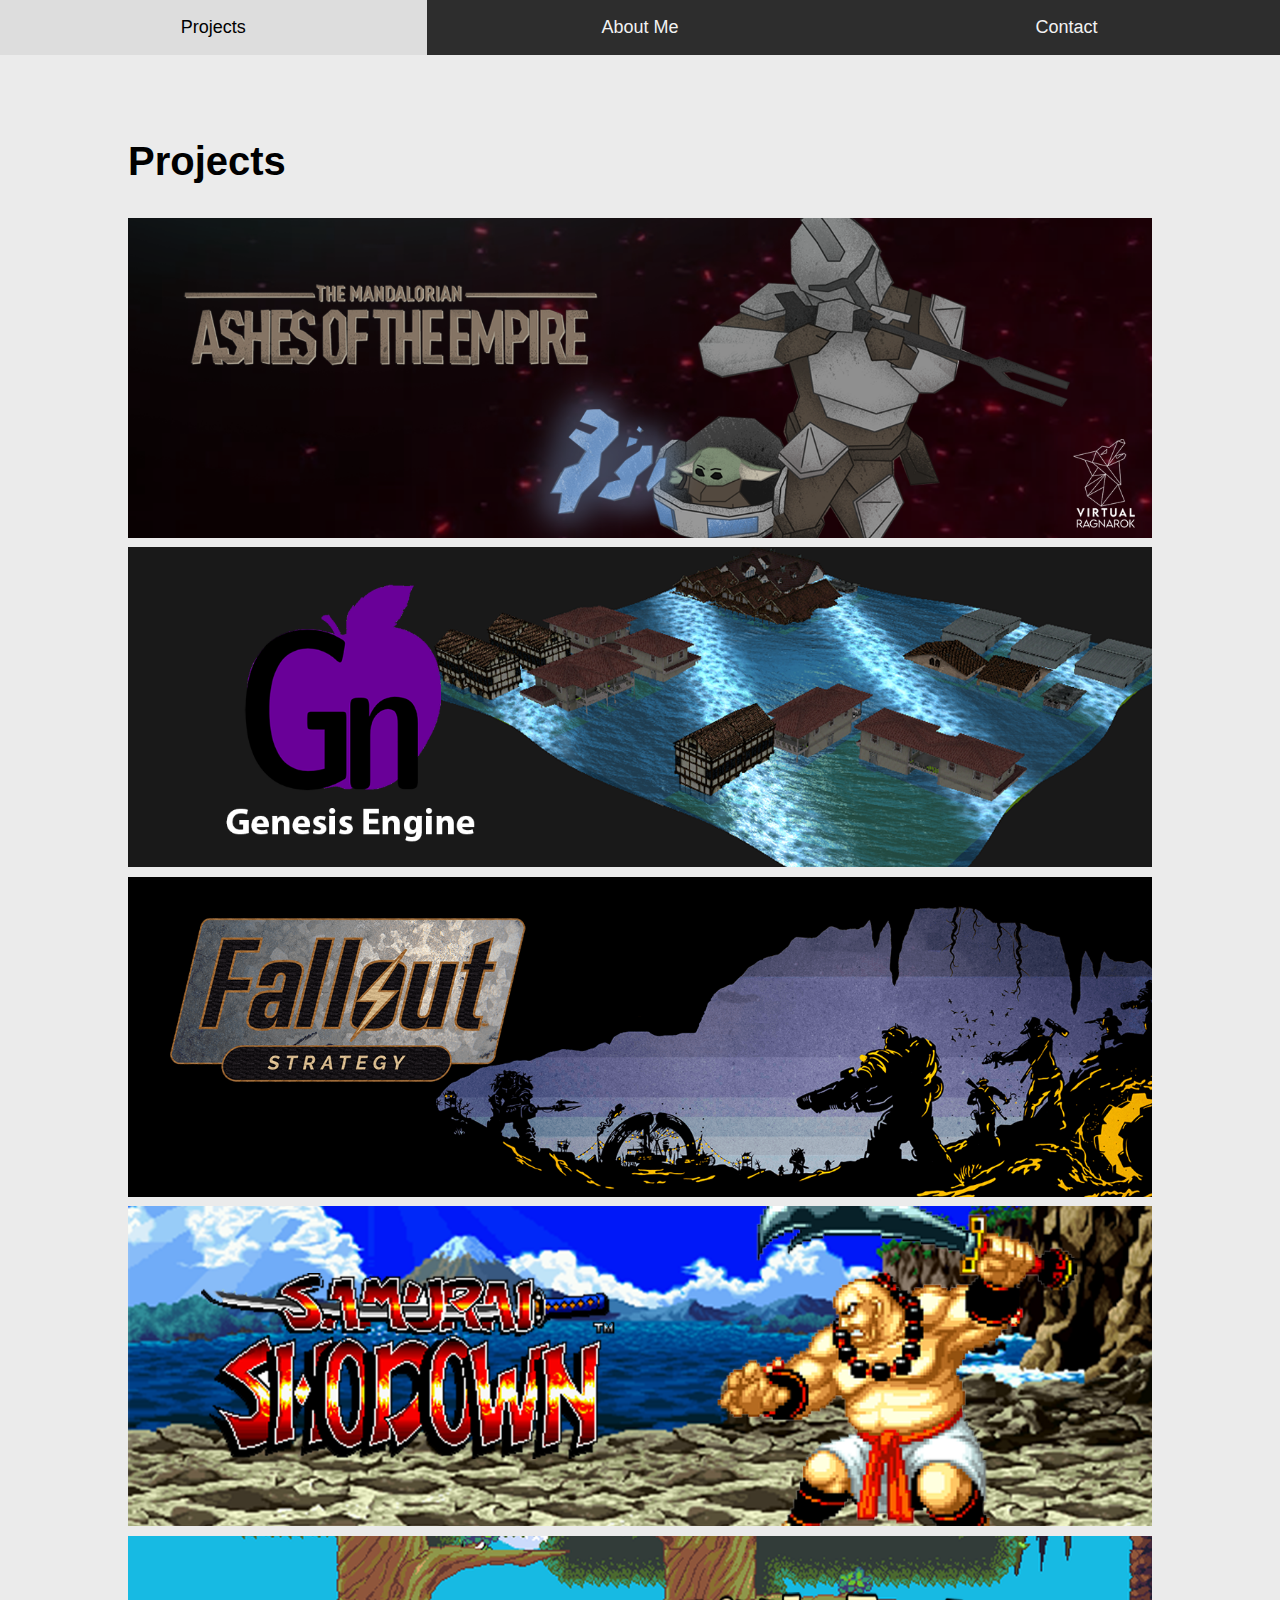
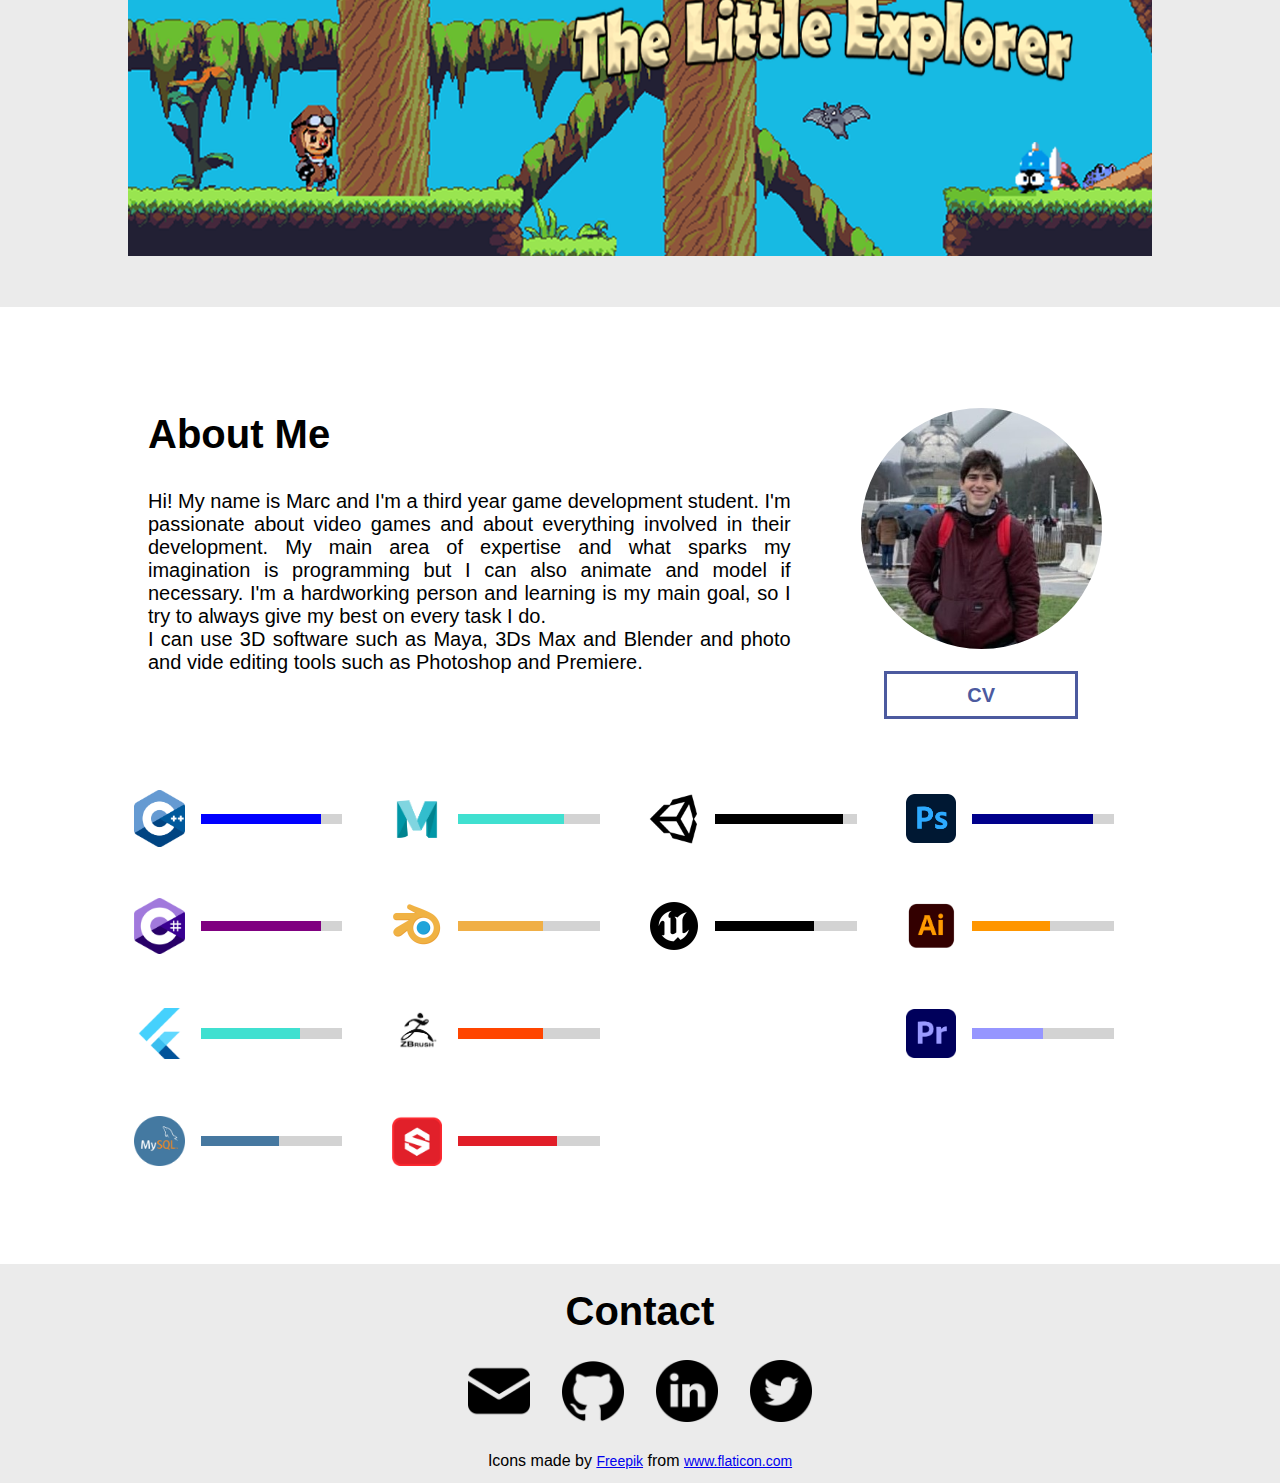
==== index.html @ b5e54a20 "New skills added and updated cv" ====
<!DOCTYPE html>
<html lang="en">

<head>
    <meta charset="UTF-8" />
    <meta name="description" content="Personal Portfolio" />
    <meta name="keywords" conent="Game,Developer,Portfolio,Programmer" />
    <meta name="author" content="Marc Pagès Francesch" />
    <meta name="viewport" content="width=device-width, initial-scale=1.0" />
    <title>Marc Pagès Francesch | Game Developer</title>
    <link rel="stylesheet" href="style.css" />
    <link rel="stylesheet" href="interactive.css" />
    <link rel="stylesheet" href="text.css" />
    <link rel="stylesheet" href="fonts.css" />
    <link href='https://fonts.googleapis.com/css?family=Carter One' rel='stylesheet'>
</head>

<body>
    <!--Navbar-->
    <div id="navbar" style="z-index: 10;">
        <a href="#Projects">Projects</a>
        <a href="#AboutMe">About Me</a>
        <a href="#Contact">Contact</a>
    </div>

    <!-- Projects -->
    <div id="Projects" class="row" style="background-color: #EBEBEB;">
        <div class="section">
            <h2 style="color: black; text-align: left;">Projects</h2>
            <div class="projects-grid-container">
                <div class="project"
                    onClick="openUrlInNewTab('https://citm-vgdd-2018-2022.github.io/TM-Ashes_of_the_Empire/team/marc_pages.html');">
                    <img src="photos/mandalorian.png" alt="Mandalorian: Ashes of the Empire">
                    <div class="projects-overlay">
                        <div class="project-name"> The Mandalorian: Ashes of the Empire </div>>
                        <div class="project-tags">
                            <button style="background-color: blue;">C++</button>
                            <button style="background-color: seagreen;">Own Engine</button>
                            <button style="background-color: purple;">C#</button>
                        </div>
                    </div>
                </div>

                <div class="project" onClick="openUrlInNewTab('https://marcpages2020.github.io/GenesisEngine/');">
                    <img src="photos/genesis_engine.png" alt="Genesis Engine">
                    <div class="projects-overlay">
                        <div class="project-name"> Genesis Engine </div>>
                        <div class="project-tags">
                            <button style="background-color: blue;">C++</button>
                            <button style="background-color: orangered;">C</button>
                            <button style="background-color: green;">OpenGL</button>
                            <button style="background-color: seagreen;">SDL</button>
                        </div>
                    </div>
                </div>

                <div class="project"
                    onClick="openUrlInNewTab('https://kalima-entertainment.github.io/Fallout_Strategy/team/marc_pages.html');">
                    <img src="photos/fallout_strategy.png" alt="Fallout Strategy">
                    <div class="projects-overlay">
                        <div class="project-name"> Fallout Strategy </div>>
                        <div class="project-tags">
                            <button style="background-color: blue;">C++</button>
                            <button style="background-color: orangered;">C</button>
                            <button style="background-color: seagreen;">SDL</button>
                        </div>
                    </div>
                </div>

                <div class="project" onClick="openUrlInNewTab('https://marcpages2020.github.io/Samurai-Shodown/');">
                    <img src="photos/samurai_shodown.png" alt="Samurai Shodown">
                    <div class="projects-overlay">
                        <div class="project-name"> Samurai Shodown </div>>
                        <div class="project-tags">
                            <button style="background-color: blue;">C++</button>
                            <button style="background-color: orangered;">C</button>
                            <button style="background-color: seagreen;">SDL</button>
                        </div>
                    </div>
                </div>

                <div class="project"
                    onClick="openUrlInNewTab('https://windfog-studios.github.io/The-Little-Explorer/');">
                    <img src="photos/the_little_explorer.png" alt="The Little Explorer">
                    <div class="projects-overlay">
                        <div class="project-name"> The Little Explorer </div>>
                        <div class="project-tags">
                            <button style="background-color: blue;">C++</button>
                            <button style="background-color: orangered;">C</button>
                            <button style="background-color: seagreen;">SDL</button>
                        </div>
                    </div>
                </div>

            </div>
        </div>

        <!--About Me-->
        <div id="AboutMe" style="background-color: white">
            <div class="section">
                <div class="row" style="padding-bottom: 2.5%;">
                    <div class="col-8">
                        <h2 style="color: black; text-align: left;">About Me</h2>
                        <p>
                            Hi! My name is Marc and I'm a third year game development student. I'm passionate about
                            video
                            games
                            and about everything involved in their development. My main area of expertise and what
                            sparks my
                            imagination is programming but I can also animate and
                            model if necessary. I'm a hardworking person and learning is my main goal, so I try to
                            always
                            give
                            my best on every task I do.
                            <br> I can use 3D software such as Maya, 3Ds Max and Blender and photo and vide editing
                            tools
                            such
                            as Photoshop and Premiere.
                            <br>
                        </p>

                    </div>

                    <div class="col-4 col-s-6">
                        <div class="row" style="padding: 10%;">
                            <img src="photos/personal_picture.jpeg" alt="Personal Picture" style="border-radius: 100%;">
                        </div>
                        <div class="row">
                            <div style="text-align: center;">
                                <a href="documents/marc_pages_francesch_cv.pdf" class="cv-button"
                                    style="width: 10%; text-align: center;"><b>CV</b></a>
                            </div>
                        </div>
                    </div>
                </div>

                <div class="skills-grid-container">

                    <!-- First Row -->
                    <div class="nested-skills-grid">
                        <img src="icons/c++_icon.png" alt="C++ skill level">
                        <div class="skills-bar">
                            <div style="background-color: blue; width: 85%;"></div>
                        </div>
                    </div>

                    <div class="nested-skills-grid">
                        <img src="icons/maya_icon.png" alt="Maya skill level">
                        <div class="skills-bar">
                            <div style="background-color: turquoise; width: 75%;"></div>
                        </div>
                    </div>

                    <div class="nested-skills-grid">
                        <img src="icons/unity_icon.png" alt="Unity skill level">
                        <div class="skills-bar">
                            <div style="background-color: black; width: 90%;"></div>
                        </div>
                    </div>

                    <div class="nested-skills-grid">
                        <img src="icons/photoshop_icon.png" alt="Photoshop skill level">
                        <div class="skills-bar">
                            <div style="background-color: darkblue; width: 85%;"></div>
                        </div>
                    </div>


                    <!-- Second Row -->

                    <div class="nested-skills-grid">
                        <img src="icons/cs_icon.png" alt="CS skill level">
                        <div class="skills-bar">
                            <div style="background-color: purple; width: 85%;"></div>
                        </div>
                    </div>


                    <div class="nested-skills-grid">
                        <img src="icons/blender_icon.png" alt="Blender skill level">
                        <div class="skills-bar">
                            <div style="background-color: rgb(240, 175, 70); width: 60%;"></div>
                        </div>
                    </div>

                    <div class="nested-skills-grid">
                        <img src="icons/unreal.png" alt="Unreal Engine skill level">
                        <div class="skills-bar">
                            <div style="background-color: black; width: 70%;"></div>
                        </div>
                    </div>

                    <div class="nested-skills-grid">
                        <img src="icons/illustrator_logo.png" alt="Illustrator skill level">
                        <div class="skills-bar">
                            <div style="background-color: rgb(255, 150, 0); width: 55%;"></div>
                        </div>
                    </div>

                    <!-- Third Row -->
                    <div class="nested-skills-grid">
                        <img src="icons/flutter_icon.png" alt="Flutter skill level">
                        <div class="skills-bar">
                            <div style="background-color: turquoise; width: 70%;"></div>
                        </div>
                    </div>

                    <div class="nested-skills-grid">
                        <img src="icons/zbrush_icon.png" alt="zbrush_icon skill level">
                        <div class="skills-bar">
                            <div style="background-color: orangered; width: 60%;"></div>
                        </div>
                    </div>

                    <div></div>

                    <div class="nested-skills-grid">
                        <img src="icons/premiere_icon.png" alt="Flutter skill level">
                        <div class="skills-bar">
                            <div style="background-color: rgb(150, 150, 255); width: 50%;"></div>
                        </div>
                    </div>

                    <!-- Fourth Row -->
                    <div class="nested-skills-grid">
                        <img src="icons/mysql_icon.png" alt="SQL skill level">
                        <div class="skills-bar">
                            <div style="background-color: rgb(70, 120, 160); width: 55%;"></div>
                        </div>
                    </div>

                    <div class="nested-skills-grid">
                        <img src="icons/substance_icon.png" alt="SQL skill level">
                        <div class="skills-bar">
                            <div style="background-color: rgb(225, 30, 40); width: 70%;"></div>
                        </div>
                    </div>

                </div>
            </div>
        </div>

        <!--Contact-->
        <div style="background-color: #EBEBEB;">
            <div id="Contact">
                <h2 style="padding-top: 2vw; padding-bottom: 1vw; margin: auto; color: black; text-align: center;">
                    Contact
                </h2>
                <div class="social-grid">
                    <div></div>
                    <div class="social-icon"> <a href="mailto:marcpages13@gmail.com?Subject=Hey!"><img
                                src="icons/email.png" alt="mail"></a></div>
                    <div class="social-icon"> <a href="https://github.com/marcpages2020"><img src="icons/github.png"
                                alt="github"></a></div>
                    <div class="social-icon"> <a href="https://www.linkedin.com/in/marc-pagès-francesch-7206b3186/"><img
                                src="icons/linkedin.png" alt="linkedin"></a></div>
                                <div class="social-icon"> <a href="https://twitter.com/MarcPF22?s=08"><img src="icons/twitter.png"
                                    alt="twitter"></a></div>
                    <div></div>
                </div>
            </div>

            <div style="text-align: center;; padding-top: 1vw; padding-bottom: 1vw;">Icons made by
                <a href="https://www.flaticon.com/authors/freepik" title="Freepik">Freepik</a> from <a
                    href="https://www.flaticon.com/" title="Flaticon">www.flaticon.com</a>
            </div>
        </div>

        <!--scripting-->
        <script>

            window.onscroll = function () {
                stickyNavbar()
            };
            var navbar = document.getElementById("navbar");
            var sticky = navbar.offsetTop;

            function stickyNavbar() {
                if (window.pageYOffset >= sticky) {
                    navbar.classList.add("sticky")
                } else {
                    navbar.classList.remove("sticky");
                }
            }

            function openUrlInNewTab(url) {
                window.open(url, "_blank");
            }
        </script>

</body>

</html>
---- style.css ----
* {
    box-sizing: border-box;
}

body {
    font-family: 'Gill Sans', 'Gill Sans MT', Calibri, 'Trebuchet MS', sans-serif;
    margin     : 0;
}

html {
    scroll-behavior: smooth;
    height         : 100%;
}

img {
    max-width: 100%;
}

a:visited {
    text-decoration: none;
}



/*Rows and columns*/
.row::after {
    content: "";
    clear  : both;
    display: table;
}

.debug {
    border: 1px solid red;
}

/* For mobile phones */
[class*="col-"] {
    width    : 100%;
    float    : left;
    padding  : 20px;
    /*border : 1px solid red;*/
}

/* For tablets: */
@media only screen and (max-width: 600px) {
    
    .col-s-0 {
        width: 0.0%;
    }

    .col-s-1 {
        width: 8.33%;
    }

    .col-s-2 {
        width: 16.66%;
    }

    .col-s-3 {
        width: 25%;
    }

    .col-s-4 {
        border: 1px solid blue;
        width : 33.33%;
    }

    .col-s-5 {
        width: 41.66%;
    }

    .col-s-6 {
        width: 50%;
    }

    .col-s-7 {
        width: 58.33%;
    }

    .col-s-8 {
        width: 66.66%;
    }

    .col-s-9 {
        width: 75%;
    }

    .col-s-10 {
        width: 83.33%;
    }

    .col-s-11 {
        width: 91.66%;
    }

    .col-s-12 {
        width: 100%;
    }
}

@media only screen and (min-width: 768px) {

    /* For desktop: */
    .col-1 {
        width: 8.33%;
    }

    .col-2 {
        width: 16.66%;
    }

    .col-3 {
        width: 25%;
    }

    .col-4 {
        width: 33.33%;
    }

    .col-5 {
        width: 41.66%;
    }

    .col-6 {
        width: 50%;
    }

    .col-7 {
        width: 58.33%;
    }

    .col-8 {
        width: 66.66%;
    }

    .col-9 {
        width: 75%;
    }

    .col-10 {
        width: 83.33%;
    }

    .col-11 {
        width: 91.66%;
    }

    .col-12 {
        width: 100%;
    }
}

.section {
    margin-left   : 10vw;
    margin-right  : 10vw;
    padding-top   : 4vw;
    padding-bottom: 4vw;
}

.sticky {
    position: fixed;
    top     : 0;
    width   : 100%;
}

.sticky+.content {
    padding-top: 60px;
}

/* Projects */

.projects-grid-container {
    display: grid;
    row-gap: 0.75vw;
}

.project {
    display     : grid;
    position    : relative;
    justify-self: center;
}

.project:hover>img {
    opacity   : 0.4;
    transition: .25s ease;
}

.project:hover>div {
    opacity   : 0.8;
    transition: .25s ease;
}

.projects-overlay {
    position          : absolute;
    top               : 0;
    bottom            : 0;
    left              : 0;
    right             : 0;
    height            : 100%;
    width             : 100%;
    opacity           : 0;
    transition        : .3s ease;
    background-color  : black;
    display           : grid;
    grid-template-rows: 50% auto;
    align-content     : center;
    max-width         : 100%;
    max-height        : auto;
}

.project-name {
    justify-self: center;
    align-self  : center;
    color       : white;
    font-size   : 2vw;
}

.projects-overlay:hover>.project-tags {
    opacity: 1;
}

.project-tags {
    display              : grid;
    grid-template-columns: repeat(3, 33%);
    margin-left          : 33%;
    margin-right         : 33%;
    column-gap           : 5px;
}

.project-tags > button {
    border         : none;
    text-align     : center;
    text-decoration: none;
    display        : inline-block;
    border-radius  : 10px;
    color          : white;
    margin         : 4px 2px;
    padding        : 5px 8px;
}

/* Skills */
.skills-grid-container {
    display              : grid;
    grid-template-columns: repeat(4, 1fr);
    grid-template-rows   : repeat(4, 8vw);
    gap                  : 5px;
    padding-top          : 1.5%;
    padding-bottom       : 2%;
}

.nested-skills-grid {
    display              : grid;
    grid-template-columns: 25% auto;
}

.nested-skills-grid>img {
    max-width   : 80%;
    max-height  : auto;
    justify-self: center;
    align-self  : center;
}

.skills-bar {
    align-self      : center;
    background-color: lightgrey;
    height          : 10%;
    margin-left     : 5%;
    margin-right    : 20%;
}

.skills-bar>div {
    height: 100%;
}

/* Social */
.social-grid {
    display              : grid;
    grid-template-columns: 7fr 1fr 1fr 1fr 1fr 7fr;
    gap                  : 10px;
    column-gap           : 2.5%;
    padding-top          : 1vw;
    padding-bottom       : 1vw;
}

.social-icon>a {
    justify-self: center;
    width       : 60%;
}

.social-icon>a>img {
    justify-self: center;
}
---- interactive.css ----
/* Projects effetcs */

.container {
    position: relative;
    width   : 100%;
    padding-top: 1.5%;
    padding-bottom: 1.5%;
}

.project-image {
    opacity: 1;
    display: block;
    width: 100%;
    height: auto;
    transition: .5s ease;
    backface-visibility: hidden;
}

.overlay {
    position: absolute;
    top: 0;
    bottom: 0;
    left: 0;
    right: 0;
    height: 100%;
    width: 100%;
    opacity: 0;
    transition: .5s ease;
    background-color: #161616;
}

.container:hover .project-image {
    opacity: 0.3;
}

.container:hover .overlay {
    opacity: .75;
}

/*buttons and effects*/
.cv-button {
    color              : #4C5A9F;
    background-color   : transparent;
    border-width       : 2px;
    border             : solid;
    text-align         : center;
    transition-duration: 0.4s;
    font-size          : 20px;
    /*border-radius    : 22px;*/
    padding            : 10px 80px;
    text-decoration    : none;
}

.cv-button:hover {
    background-color: #4C5A9F;
    color           : white;
}

.contact-button {
    transition-duration: 0.6s;
    width              : 60%;
    margin-left        : auto;
    margin-right       : auto;
    display            : block;
}

.contact-button:hover {
    opacity: 0.6;
}

.game-cover {
    /*margin-left: 10%;
    margin-right: 10%;*/
    margin-top   : 1.5%;
    margin-bottom: 1.5%;
}

.project-skills{
   display: grid;
}

/* -- Navbar -- */
#navbar {
    overflow        : hidden;
    background-color: #2D2D2D;
    width           : 100%;
}

#navbar a {
    float              : left;
    display            : block;
    color              : #f2f2f2;
    text-align         : center;
    padding            : 17px 16px;
    text-decoration    : none;
    font-size          : 18px;
    width              : 33.33%;
    transition-duration: 0.2s;
}

#navbar a:hover {
    background-color: #ddd;
    color           : black;
}

#navbar a.active {
    background-color: #4CAF50;
    color           : white;
}

/*-----------------------*/
---- text.css ----
h3{
    font-size: 2vw;
}

p{
    text-align  : justify;
    text-justify: inter-word;
}

a {
    font-size: 14px;;
}

/* Extra small devices (phones, 600px and down) */
@media only screen and (max-width: 600px) {
    h2 {
        font-size: 30px;
    }

    p{
        font-size: 16px;
    }
}

/* Small devices (portrait tablets and large phones, 600px and up) */
@media only screen and (min-width: 600px) {
    h2 {
        font-size: 44px;
    }

    p{
        font-size: 14px;
    }
}

/* Large devices (laptops/desktops, 992px and up) */
@media only screen and (min-width: 992px) {
    h2 {
        font-size: 40px;
    }

    p{
        font-size: 20px;
    }
}

.contribution {
    font-size          : 18px;
    color              : white;
    text-align         : center;
    list-style-position: inside;
    padding-bottom     : 2vw;
    font-weight        : bold;
}

ul {
    padding-left: 0;
}

.project-text {
    color            : white;
    font-size        : 20px;
    position         : absolute;
    top              : 50%;
    left             : 50%;
    -webkit-transform: translate(-50%, -50%);
    -ms-transform    : translate(-50%, -50%);
    transform        : translate(-50%, -50%);
    text-align       : left;
}

.left-text {
    position : absolute;
    top      : 50%;
    left     : 50%;
    transform: translate(-50%, -50%);
}
---- fonts.css ----
@font-face {
    font-family: 'Gotham';
    src: url('fonts/Gotham-Bold.eot'); /* IE9 Compat Modes */
    src: url('fonts/Gotham-Bold.eot?#iefix') format('embedded-opentype'), /* IE6-IE8 */
       url('fonts/Gotham-Bold.woff') format('woff'), /* Modern Browsers */
       url('fonts/Gotham-Bold.ttf')  format('truetype'), /* Safari, Android, iOS */
       url('fonts/Gotham-Bold.svg#svgFontName') format('svg'); /* Legacy iOS */
     font-weight: 700;
     font-style: normal;
   }
  
  @font-face {
    font-family: 'Gotham';
    src: url('fonts/Gotham-Medium.eot'); /* IE9 Compat Modes */
    src: url('fonts/Gotham-Medium.eot?#iefix') format('embedded-opentype'), /* IE6-IE8 */
       url('fonts/Gotham-Medium.woff') format('woff'), /* Modern Browsers */
       url('fonts/Gotham-Medium.ttf')  format('truetype'), /* Safari, Android, iOS */
       url('fonts/Gotham-Medium.svg#svgFontName') format('svg'); /* Legacy iOS */
     font-weight: 400;
     font-style: normal;
   }
  
  @font-face {
    font-family: 'Gotham';
    src: url('fonts/Gotham-Thin.eot'); /* IE9 Compat Modes */
    src: url('fonts/Gotham-Thin.eot?#iefix') format('embedded-opentype'), /* IE6-IE8 */
       url('fonts/Gotham-Thin.woff') format('woff'), /* Modern Browsers */
       url('fonts/Gotham-Thin.ttf')  format('truetype'), /* Safari, Android, iOS */
       url('fonts/Gotham-Thin.svg#svgFontName') format('svg'); /* Legacy iOS */
     font-weight: 300;
     font-style: normal;
   }
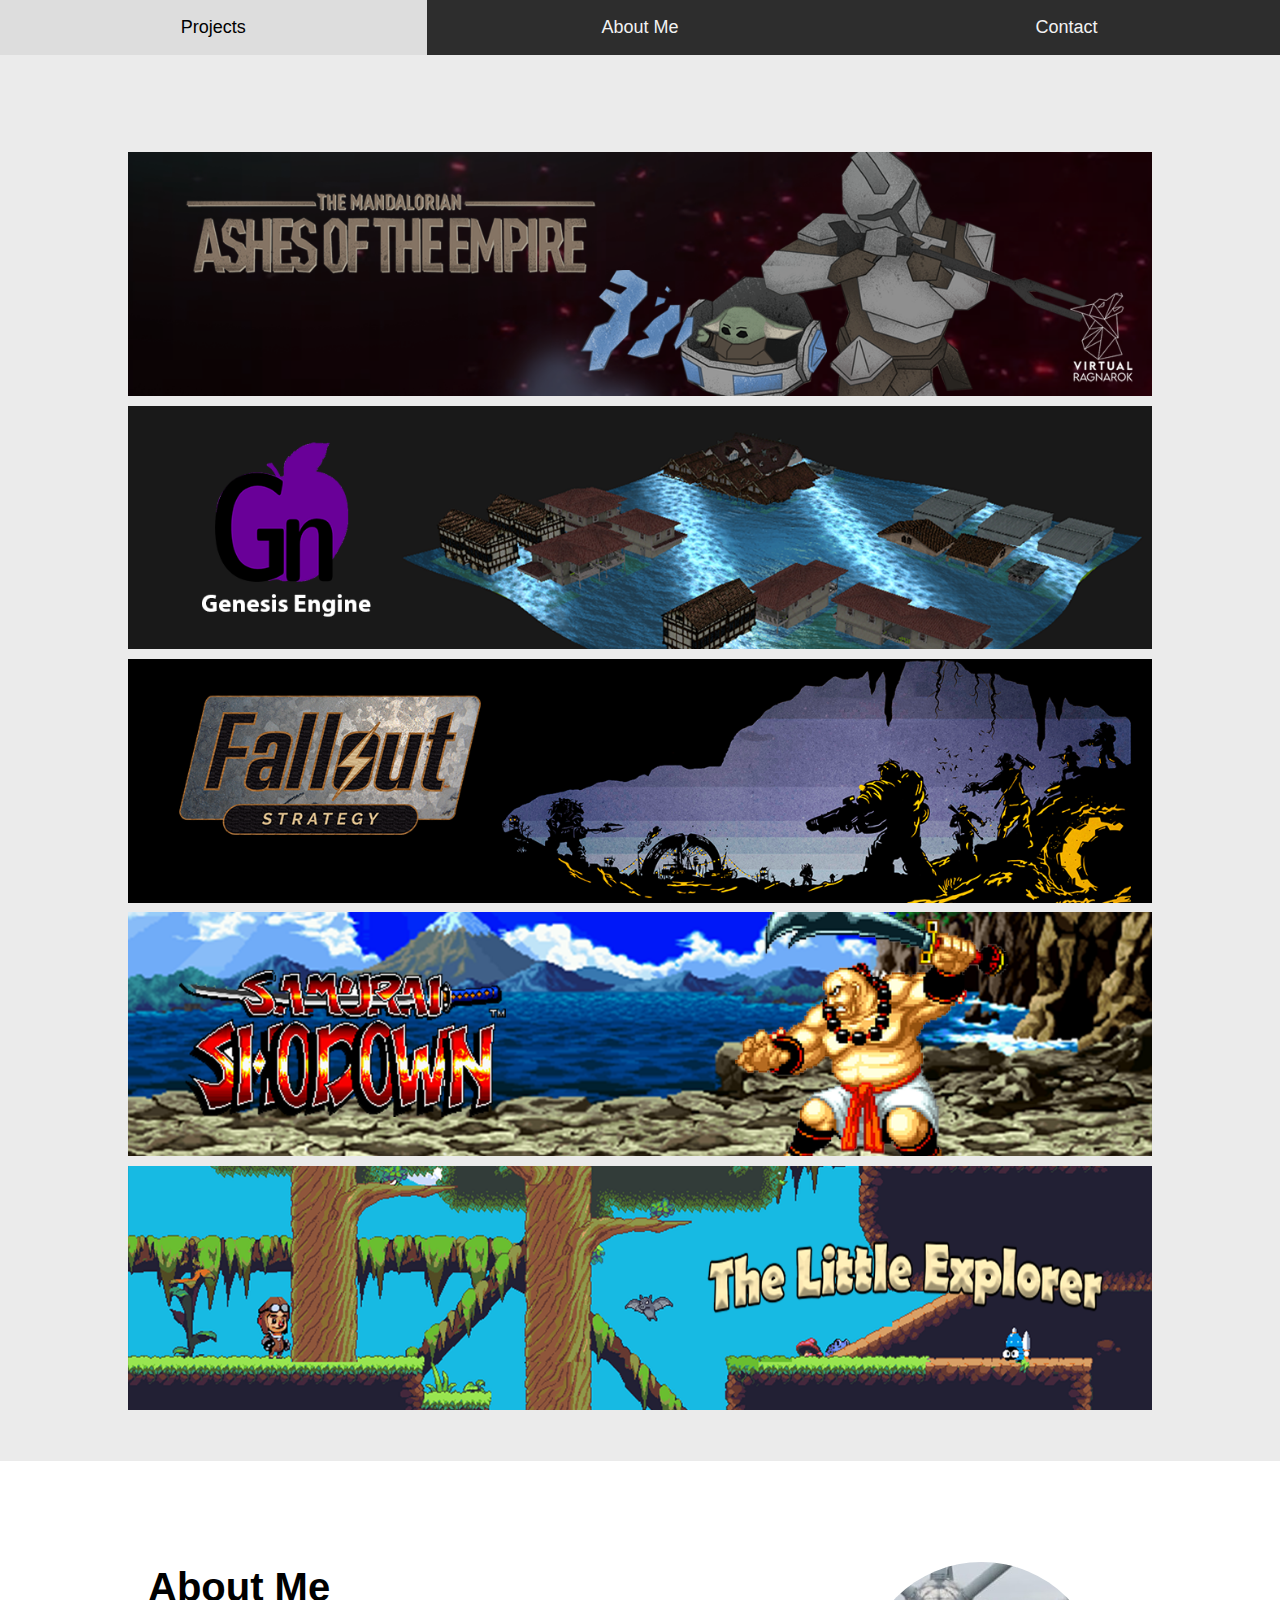
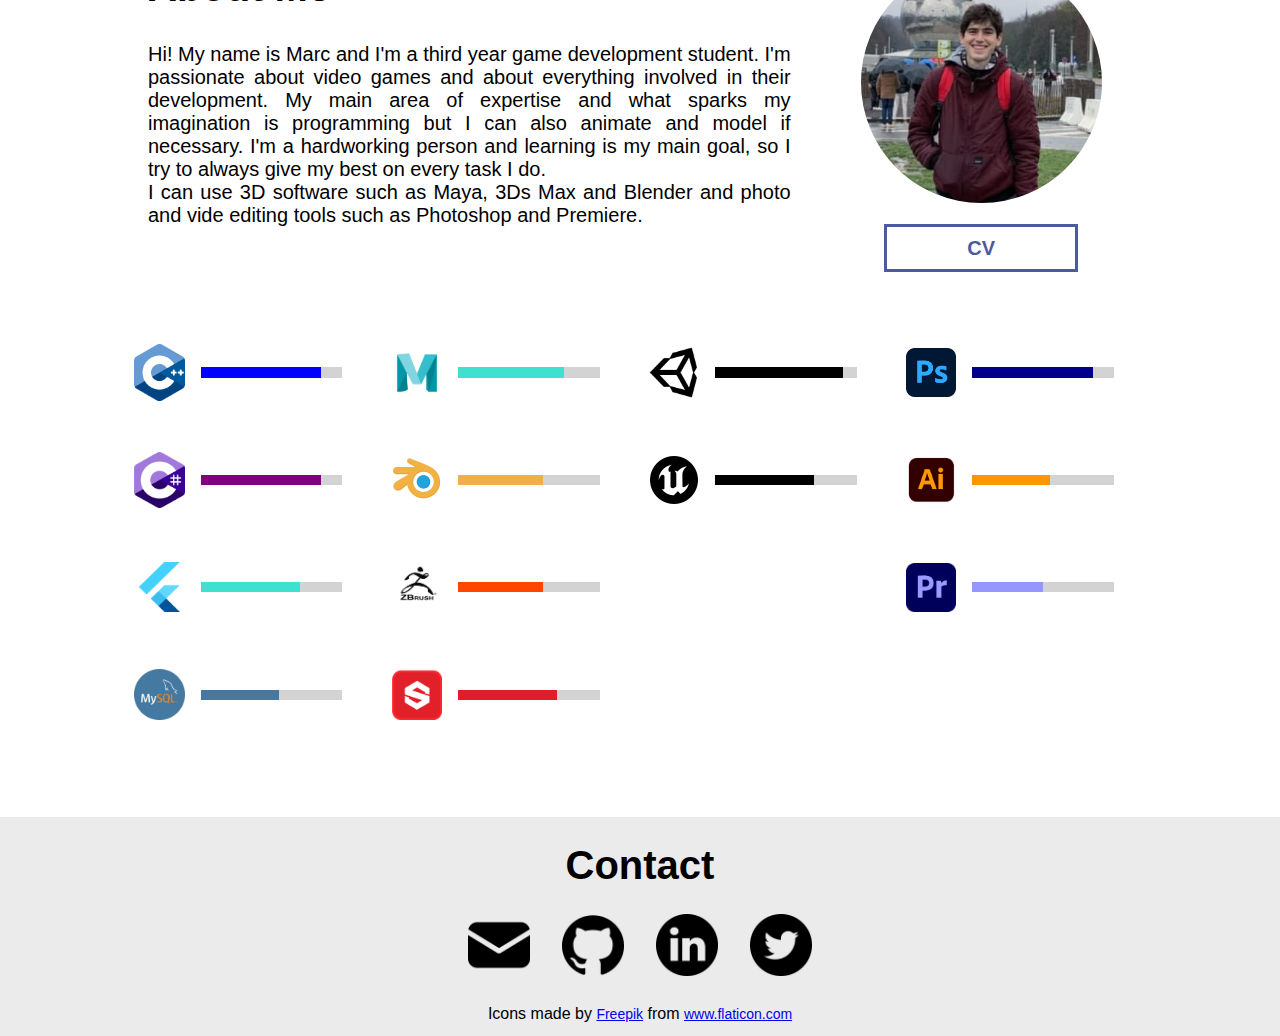
==== commit 2208e476: "New banners" ====
--- a/index.html
+++ b/index.html
@@ -26,11 +26,11 @@
     <!-- Projects -->
     <div id="Projects" class="row" style="background-color: #EBEBEB;">
         <div class="section">
-            <h2 style="color: black; text-align: left;">Projects</h2>
-            <div class="projects-grid-container">
+            <!-- <h2 style="color: black; text-align: left;">Projects</h2> -->
+            <div class="projects-grid-container" style="padding-top: 4.5%">
                 <div class="project"
                     onClick="openUrlInNewTab('https://citm-vgdd-2018-2022.github.io/TM-Ashes_of_the_Empire/team/marc_pages.html');">
-                    <img src="photos/mandalorian.png" alt="Mandalorian: Ashes of the Empire">
+                    <img src="photos/mandalorian_test.png" alt="Mandalorian: Ashes of the Empire">
                     <div class="projects-overlay">
                         <div class="project-name"> The Mandalorian: Ashes of the Empire </div>>
                         <div class="project-tags">
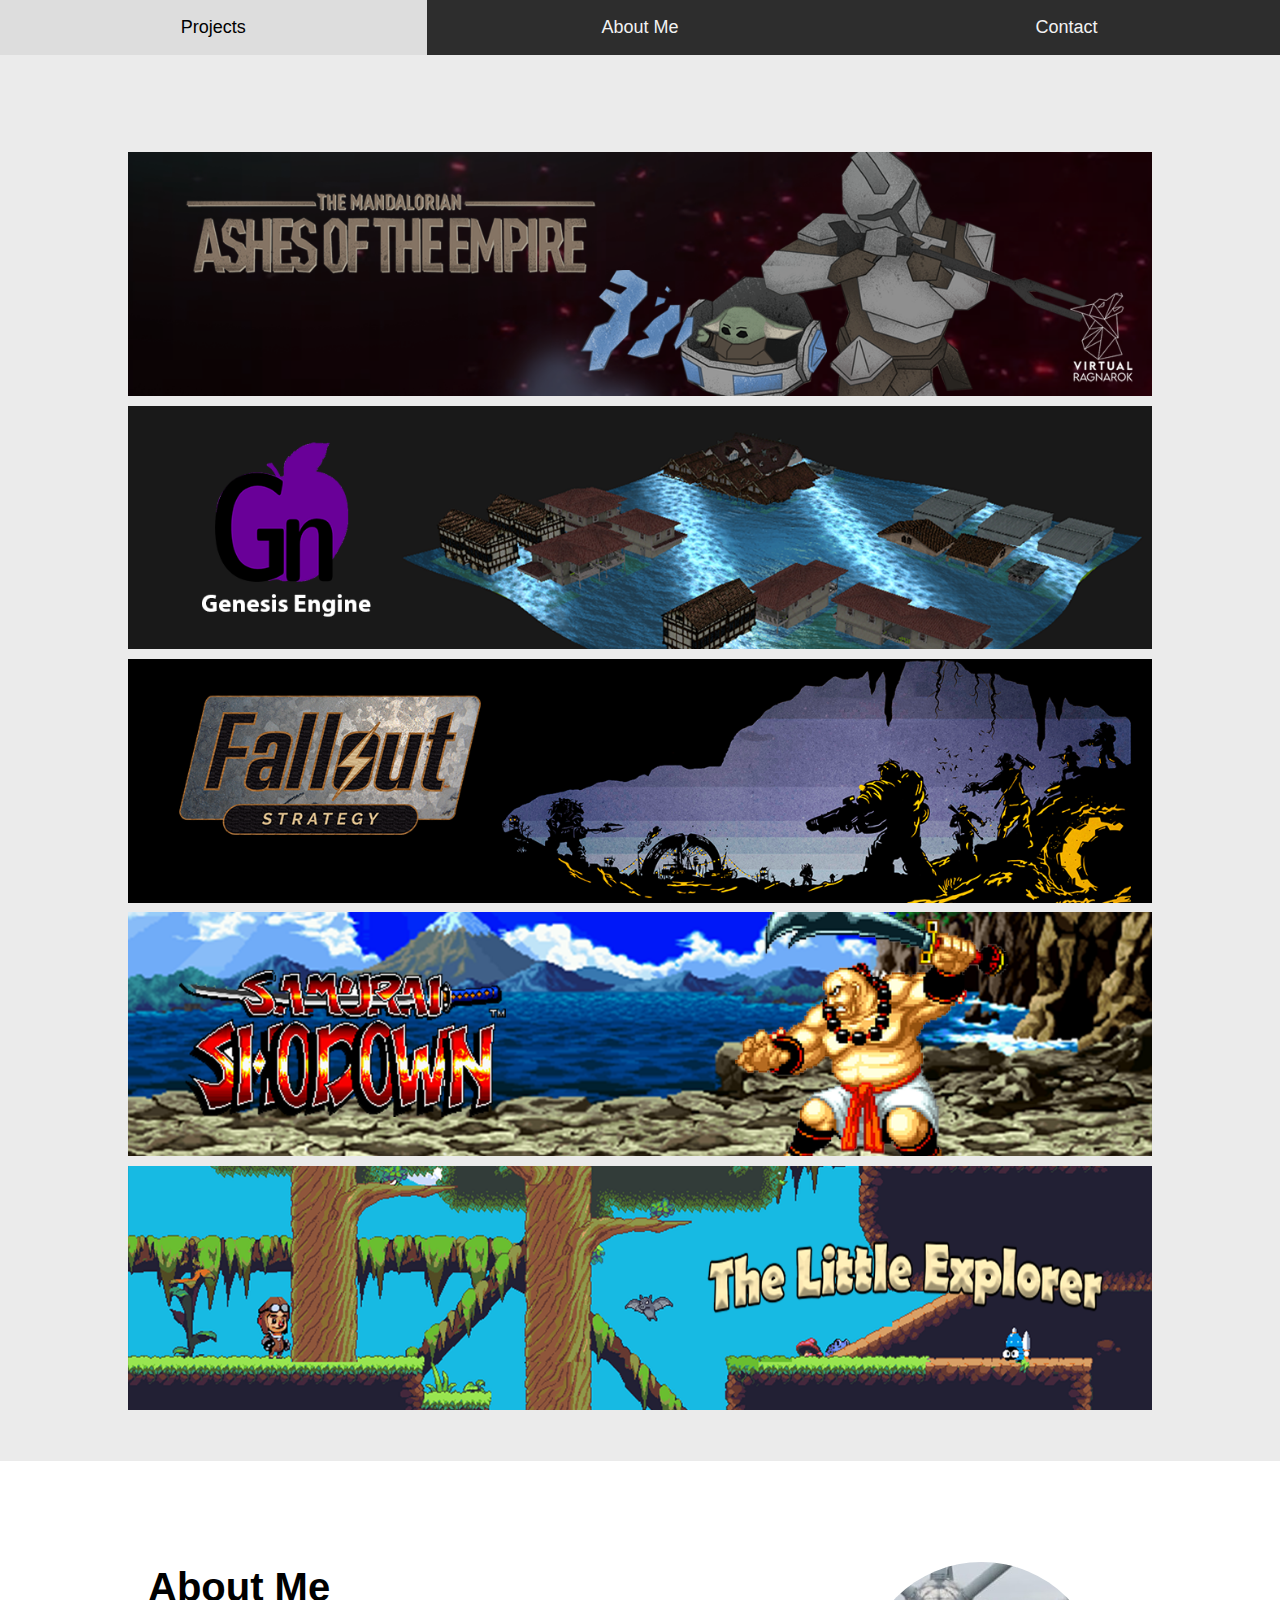
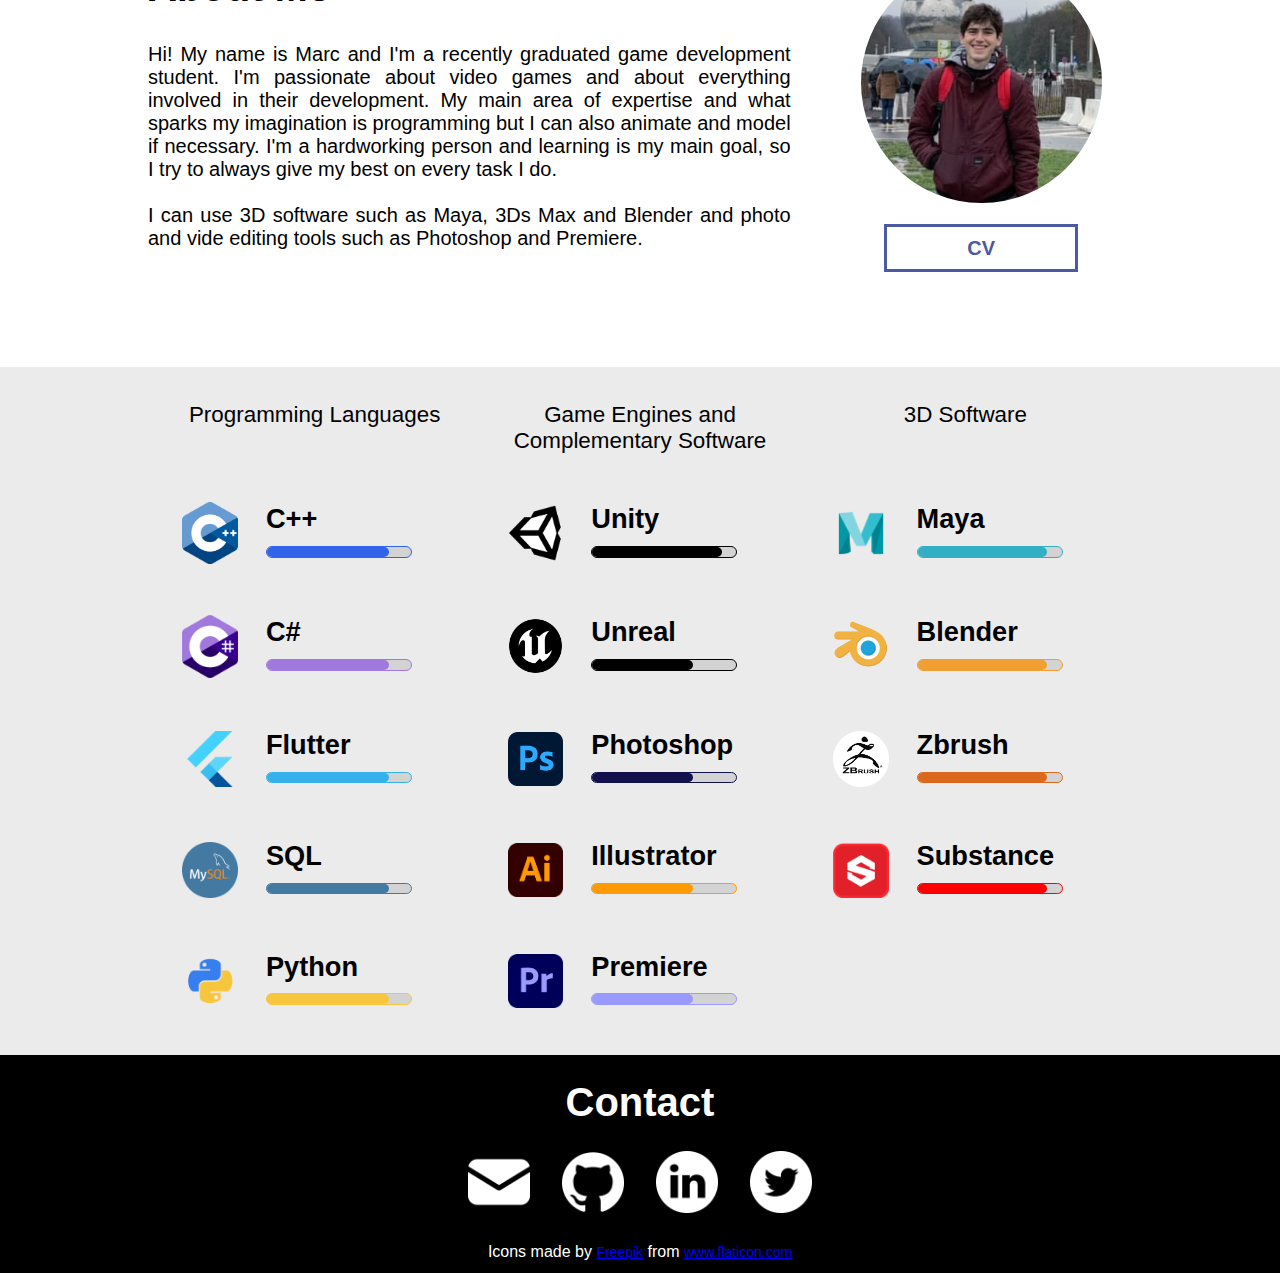
==== commit a8e9f3d4: "Skills bars" ====
--- a/index.html
+++ b/index.html
@@ -102,20 +102,17 @@
                     <div class="col-8">
                         <h2 style="color: black; text-align: left;">About Me</h2>
                         <p>
-                            Hi! My name is Marc and I'm a third year game development student. I'm passionate about
-                            video
-                            games
-                            and about everything involved in their development. My main area of expertise and what
-                            sparks my
-                            imagination is programming but I can also animate and
-                            model if necessary. I'm a hardworking person and learning is my main goal, so I try to
-                            always
-                            give
-                            my best on every task I do.
-                            <br> I can use 3D software such as Maya, 3Ds Max and Blender and photo and vide editing
-                            tools
-                            such
-                            as Photoshop and Premiere.
+                            Hi! My name is Marc and I'm a recently graduated game development student. I'm passionate
+                            about
+                            video games and about everything involved in their development. My main area of expertise
+                            and what
+                            sparks my imagination is programming but I can also animate and model if necessary.
+                            I'm a hardworking person and learning is my main goal, so I try to
+                            always give my best on every task I do.
+                            <br>
+                            <br>
+                            I can use 3D software such as Maya, 3Ds Max and Blender and photo and vide editing
+                            tools such as Photoshop and Premiere.
                             <br>
                         </p>
 
@@ -133,117 +130,175 @@
                         </div>
                     </div>
                 </div>
-
-                <div class="skills-grid-container">
-
-                    <!-- First Row -->
-                    <div class="nested-skills-grid">
-                        <img src="icons/c++_icon.png" alt="C++ skill level">
-                        <div class="skills-bar">
-                            <div style="background-color: blue; width: 85%;"></div>
-                        </div>
-                    </div>
-
-                    <div class="nested-skills-grid">
-                        <img src="icons/maya_icon.png" alt="Maya skill level">
-                        <div class="skills-bar">
-                            <div style="background-color: turquoise; width: 75%;"></div>
-                        </div>
-                    </div>
-
-                    <div class="nested-skills-grid">
-                        <img src="icons/unity_icon.png" alt="Unity skill level">
-                        <div class="skills-bar">
-                            <div style="background-color: black; width: 90%;"></div>
-                        </div>
-                    </div>
-
-                    <div class="nested-skills-grid">
-                        <img src="icons/photoshop_icon.png" alt="Photoshop skill level">
-                        <div class="skills-bar">
-                            <div style="background-color: darkblue; width: 85%;"></div>
-                        </div>
-                    </div>
-
-
-                    <!-- Second Row -->
-
-                    <div class="nested-skills-grid">
-                        <img src="icons/cs_icon.png" alt="CS skill level">
-                        <div class="skills-bar">
-                            <div style="background-color: purple; width: 85%;"></div>
-                        </div>
-                    </div>
-
-
-                    <div class="nested-skills-grid">
-                        <img src="icons/blender_icon.png" alt="Blender skill level">
-                        <div class="skills-bar">
-                            <div style="background-color: rgb(240, 175, 70); width: 60%;"></div>
-                        </div>
-                    </div>
-
-                    <div class="nested-skills-grid">
-                        <img src="icons/unreal.png" alt="Unreal Engine skill level">
-                        <div class="skills-bar">
-                            <div style="background-color: black; width: 70%;"></div>
-                        </div>
-                    </div>
-
-                    <div class="nested-skills-grid">
-                        <img src="icons/illustrator_logo.png" alt="Illustrator skill level">
-                        <div class="skills-bar">
-                            <div style="background-color: rgb(255, 150, 0); width: 55%;"></div>
-                        </div>
-                    </div>
-
-                    <!-- Third Row -->
-                    <div class="nested-skills-grid">
-                        <img src="icons/flutter_icon.png" alt="Flutter skill level">
-                        <div class="skills-bar">
-                            <div style="background-color: turquoise; width: 70%;"></div>
-                        </div>
-                    </div>
-
-                    <div class="nested-skills-grid">
-                        <img src="icons/zbrush_icon.png" alt="zbrush_icon skill level">
-                        <div class="skills-bar">
-                            <div style="background-color: orangered; width: 60%;"></div>
-                        </div>
-                    </div>
-
-                    <div></div>
-
-                    <div class="nested-skills-grid">
-                        <img src="icons/premiere_icon.png" alt="Flutter skill level">
-                        <div class="skills-bar">
-                            <div style="background-color: rgb(150, 150, 255); width: 50%;"></div>
-                        </div>
-                    </div>
-
-                    <!-- Fourth Row -->
-                    <div class="nested-skills-grid">
-                        <img src="icons/mysql_icon.png" alt="SQL skill level">
-                        <div class="skills-bar">
-                            <div style="background-color: rgb(70, 120, 160); width: 55%;"></div>
-                        </div>
-                    </div>
-
-                    <div class="nested-skills-grid">
-                        <img src="icons/substance_icon.png" alt="SQL skill level">
-                        <div class="skills-bar">
-                            <div style="background-color: rgb(225, 30, 40); width: 70%;"></div>
-                        </div>
-                    </div>
-
-                </div>
             </div>
         </div>
 
+        <div class="skills-grid-container" style="background-color: #EBEBEB;">
+
+            <!-- Titles -->
+            <div class="skills-grid-title">Programming Languages</div>
+            <div class="skills-grid-title">Game Engines and Complementary Software</div>
+            <div class="skills-grid-title">3D Software</div>
+
+            <!--First Row -->
+            <div class="skills-nested-grid-container">
+                <div class="skills-nested-grid-icon"> <img src="icons/c++_icon.png" alt="C++ skill level"> </div>
+                <div class="skills-nested-grid-title"> C++ </div>
+                <div class="skills-nested-grid-bar" style="border: 1.25px solid rgb(50, 99, 233);">
+                    <div class="skills-nested-grid-inner-bar" style="background-color: rgb(50, 99, 233); width: 85%; height: 100%;">
+                    </div>
+                </div>
+            </div>
+
+            <div class="skills-nested-grid-container">
+                <div class="skills-nested-grid-icon"> <img src="icons/unity_icon.png" alt="Unity skill level"> </div>
+                <div class="skills-nested-grid-title"> Unity </div>
+                <div class="skills-nested-grid-bar" style="border: 1.25px solid black;">
+                    <div class="skills-nested-grid-inner-bar"
+                        style="background-color: black; width: 90%; height: 100%;">
+                    </div>
+                </div>
+            </div>
+
+            <div class="skills-nested-grid-container">
+                <div class="skills-nested-grid-icon"> <img src="icons/maya_icon.png" alt="Maya skill level"> </div>
+                <div class="skills-nested-grid-title"> Maya </div>
+                <div class="skills-nested-grid-bar" style="border: 1.25px solid #32afc5;">
+                    <div class="skills-nested-grid-inner-bar"
+                        style="background-color: #32afc5; width: 90%; height: 100%;">
+                    </div>
+                </div>
+            </div>
+
+            <!--Second Row -->
+            <div class="skills-nested-grid-container">
+                <div class="skills-nested-grid-icon"> <img src="icons/cs_icon.png" alt="C# skill level"> </div>
+                <div class="skills-nested-grid-title"> C# </div>
+                <div class="skills-nested-grid-bar" style="border: 1.25px solid #a179dc;">
+                    <div class="skills-nested-grid-inner-bar"
+                        style="background-color: #a179dc; width: 85%; height: 100%;">
+                    </div>
+                </div>
+            </div>
+
+            <div class="skills-nested-grid-container">
+                <div class="skills-nested-grid-icon"> <img src="icons/unreal.png" alt="Unreal skill level"> </div>
+                <div class="skills-nested-grid-title"> Unreal </div>
+                <div class="skills-nested-grid-bar" style="border: 1.25px solid black;">
+                    <div class="skills-nested-grid-inner-bar"
+                        style="background-color: black; width: 70%; height: 100%;">
+                    </div>
+                </div>
+            </div>
+
+            <div class="skills-nested-grid-container">
+                <div class="skills-nested-grid-icon"> <img src="icons/blender_icon.png" alt="Blender skill level">
+                </div>
+                <div class="skills-nested-grid-title"> Blender </div>
+                <div class="skills-nested-grid-bar" style="border: 1.25px solid #f19f33;">
+                    <div class="skills-nested-grid-inner-bar"
+                        style="background-color: #f19f33;; width: 90%; height: 100%;">
+                    </div>
+                </div>
+            </div>
+
+            <!--Third Row -->
+            <div class="skills-nested-grid-container">
+                <div class="skills-nested-grid-icon"> <img src="icons/flutter_icon.png" alt="Flutter skill level">
+                </div>
+                <div class="skills-nested-grid-title"> Flutter </div>
+                <div class="skills-nested-grid-bar" style="border: 1.25px solid rgb(54, 177, 235);">
+                    <div class="skills-nested-grid-inner-bar"
+                        style="background-color: rgb(54, 177, 235); width: 85%; height: 100%;">
+                    </div>
+                </div>
+            </div>
+
+            <div class="skills-nested-grid-container">
+                <div class="skills-nested-grid-icon"> <img src="icons/photoshop_icon.png" alt="Photoshop skill level">
+                </div>
+                <div class="skills-nested-grid-title"> Photoshop </div>
+                <div class="skills-nested-grid-bar" style="border: 1.25px solid rgb(17, 18, 77);">
+                    <div class="skills-nested-grid-inner-bar"
+                        style="background-color: rgb(17, 18, 77); width: 70%; height: 100%;">
+                    </div>
+                </div>
+            </div>
+
+            <div class="skills-nested-grid-container">
+                <div class="skills-nested-grid-icon"> <img src="icons/zbrush_icon.png" alt="Blender skill level">
+                </div>
+                <div class="skills-nested-grid-title">Zbrush </div>
+                <div class="skills-nested-grid-bar" style="border: 1.25px solid #db691d;">
+                    <div class="skills-nested-grid-inner-bar"
+                        style="background-color: #db691d; width: 90%; height: 100%;">
+                    </div>
+                </div>
+            </div>
+
+            <!--Fourth Row -->
+            <div class="skills-nested-grid-container">
+                <div class="skills-nested-grid-icon"> <img src="icons/mysql_icon.png" alt="MySQL skill level">
+                </div>
+                <div class="skills-nested-grid-title"> SQL </div>
+                <div class="skills-nested-grid-bar" style="border: 1.25px solid #4479a1;">
+                    <div class="skills-nested-grid-inner-bar"
+                        style="background-color: #4479a1; width: 85%; height: 100%;">
+                    </div>
+                </div>
+            </div>
+
+            <div class="skills-nested-grid-container">
+                <div class="skills-nested-grid-icon"> <img src="icons/illustrator_logo.png" alt="Illustrator skill level">
+                </div>
+                <div class="skills-nested-grid-title">Illustrator </div>
+                <div class="skills-nested-grid-bar" style="border: 1.25px solid #ff9a00;">
+                    <div class="skills-nested-grid-inner-bar"
+                        style="background-color: #ff9a00; width: 70%; height: 100%;">
+                    </div>
+                </div>
+            </div>
+
+            <div class="skills-nested-grid-container">
+                <div class="skills-nested-grid-icon"> <img src="icons/substance_icon.png" alt="Substance skill level">
+                </div>
+                <div class="skills-nested-grid-title"> Substance </div>
+                <div class="skills-nested-grid-bar" style="border: 1.25px solid red;">
+                    <div class="skills-nested-grid-inner-bar"
+                        style="background-color: red; width: 90%; height: 100%;">
+                    </div>
+                </div>
+            </div>
+
+            <!--Fifth Row -->
+            <div class="skills-nested-grid-container">
+                <div class="skills-nested-grid-icon"> <img src="icons/python_icon.png" alt="Python skill level">
+                </div>
+                <div class="skills-nested-grid-title"> Python </div>
+                <div class="skills-nested-grid-bar" style="border: 1.25px solid #f8c63d;">
+                    <div class="skills-nested-grid-inner-bar"
+                        style="background-color: #f8c63d; width: 85%; height: 100%;">
+                    </div>
+                </div>
+            </div>
+
+            <div class="skills-nested-grid-container">
+                <div class="skills-nested-grid-icon"> <img src="icons/premiere_icon.png" alt="Premiere skill level">
+                </div>
+                <div class="skills-nested-grid-title"> Premiere </div>
+                <div class="skills-nested-grid-bar" style="border: 1.25px solid #9999ff;">
+                    <div class="skills-nested-grid-inner-bar"
+                        style="background-color: #9999ff; width: 70%; height: 100%;">
+                    </div>
+                </div>
+            </div>
+
+        </div>
+
         <!--Contact-->
-        <div style="background-color: #EBEBEB;">
+        <div style="background-color: black;">
             <div id="Contact">
-                <h2 style="padding-top: 2vw; padding-bottom: 1vw; margin: auto; color: black; text-align: center;">
+                <h2 style="padding-top: 2vw; padding-bottom: 1vw; margin: auto; color: white; text-align: center;">
                     Contact
                 </h2>
                 <div class="social-grid">
@@ -254,13 +309,13 @@
                                 alt="github"></a></div>
                     <div class="social-icon"> <a href="https://www.linkedin.com/in/marc-pagès-francesch-7206b3186/"><img
                                 src="icons/linkedin.png" alt="linkedin"></a></div>
-                                <div class="social-icon"> <a href="https://twitter.com/MarcPF22?s=08"><img src="icons/twitter.png"
-                                    alt="twitter"></a></div>
+                    <div class="social-icon"> <a href="https://twitter.com/MarcPF22?s=08"><img src="icons/twitter.png"
+                                alt="twitter"></a></div>
                     <div></div>
                 </div>
             </div>
 
-            <div style="text-align: center;; padding-top: 1vw; padding-bottom: 1vw;">Icons made by
+            <div style="text-align: center; padding-top: 1vw; padding-bottom: 1vw; color: white;">Icons made by
                 <a href="https://www.flaticon.com/authors/freepik" title="Freepik">Freepik</a> from <a
                     href="https://www.flaticon.com/" title="Flaticon">www.flaticon.com</a>
             </div>
--- a/style.css
+++ b/style.css
@@ -43,7 +43,7 @@
 
 /* For tablets: */
 @media only screen and (max-width: 600px) {
-    
+
     .col-s-0 {
         width: 0.0%;
     }
@@ -227,7 +227,7 @@
     column-gap           : 5px;
 }
 
-.project-tags > button {
+.project-tags>button {
     border         : none;
     text-align     : center;
     text-decoration: none;
@@ -241,31 +241,60 @@
 /* Skills */
 .skills-grid-container {
     display              : grid;
-    grid-template-columns: repeat(4, 1fr);
-    grid-template-rows   : repeat(4, 8vw);
-    gap                  : 5px;
+    grid-template-columns: repeat(3, 1fr);
+    grid-template-rows   : repeat(6, auto);
+    gap                  : 1em;
     padding-top          : 1.5%;
     padding-bottom       : 2%;
-}
-
-.nested-skills-grid {
+    padding-left         : 12.5%;
+    padding-right        : 12.5%;
+}
+
+.skills-grid-title {
+    text-align: center;
+    font-size : 1.75vw;
+    padding-top: 5%;
+    padding-bottom: 5%;
+}
+
+.skills-nested-grid-container {
     display              : grid;
-    grid-template-columns: 25% auto;
-}
-
-.nested-skills-grid>img {
-    max-width   : 80%;
-    max-height  : auto;
-    justify-self: center;
-    align-self  : center;
-}
-
-.skills-bar {
+    height               : 70%;
+    grid-template-columns: 1fr 3fr;
+    grid-template-rows   : 1fr 1fr;
+    margin               : 5%;
+}
+
+.skills-nested-grid-icon {
+    grid-column  : 1;
+    grid-row     : 1 / span 2;
+    padding-left : 10%;
+    padding-right: 10%;
+    align-self   : center;
+}
+
+.skills-nested-grid-title {
+    grid-column : 2;
+    grid-row    : 1;
+    padding-left: 10%;
+    font-weight : 600;
+    align-self  : flex-end;
+    font-size   : 170%;
+}
+
+.skills-nested-grid-bar {
+    grid-column     : 2;
+    grid-row        : 2;
     align-self      : center;
     background-color: lightgrey;
-    height          : 10%;
-    margin-left     : 5%;
+    height          : 35%;
+    margin-left     : 10%;
     margin-right    : 20%;
+    border-radius   : 12px;
+}
+
+.skills-nested-grid-inner-bar {
+    border-radius: 10px;
 }
 
 .skills-bar>div {
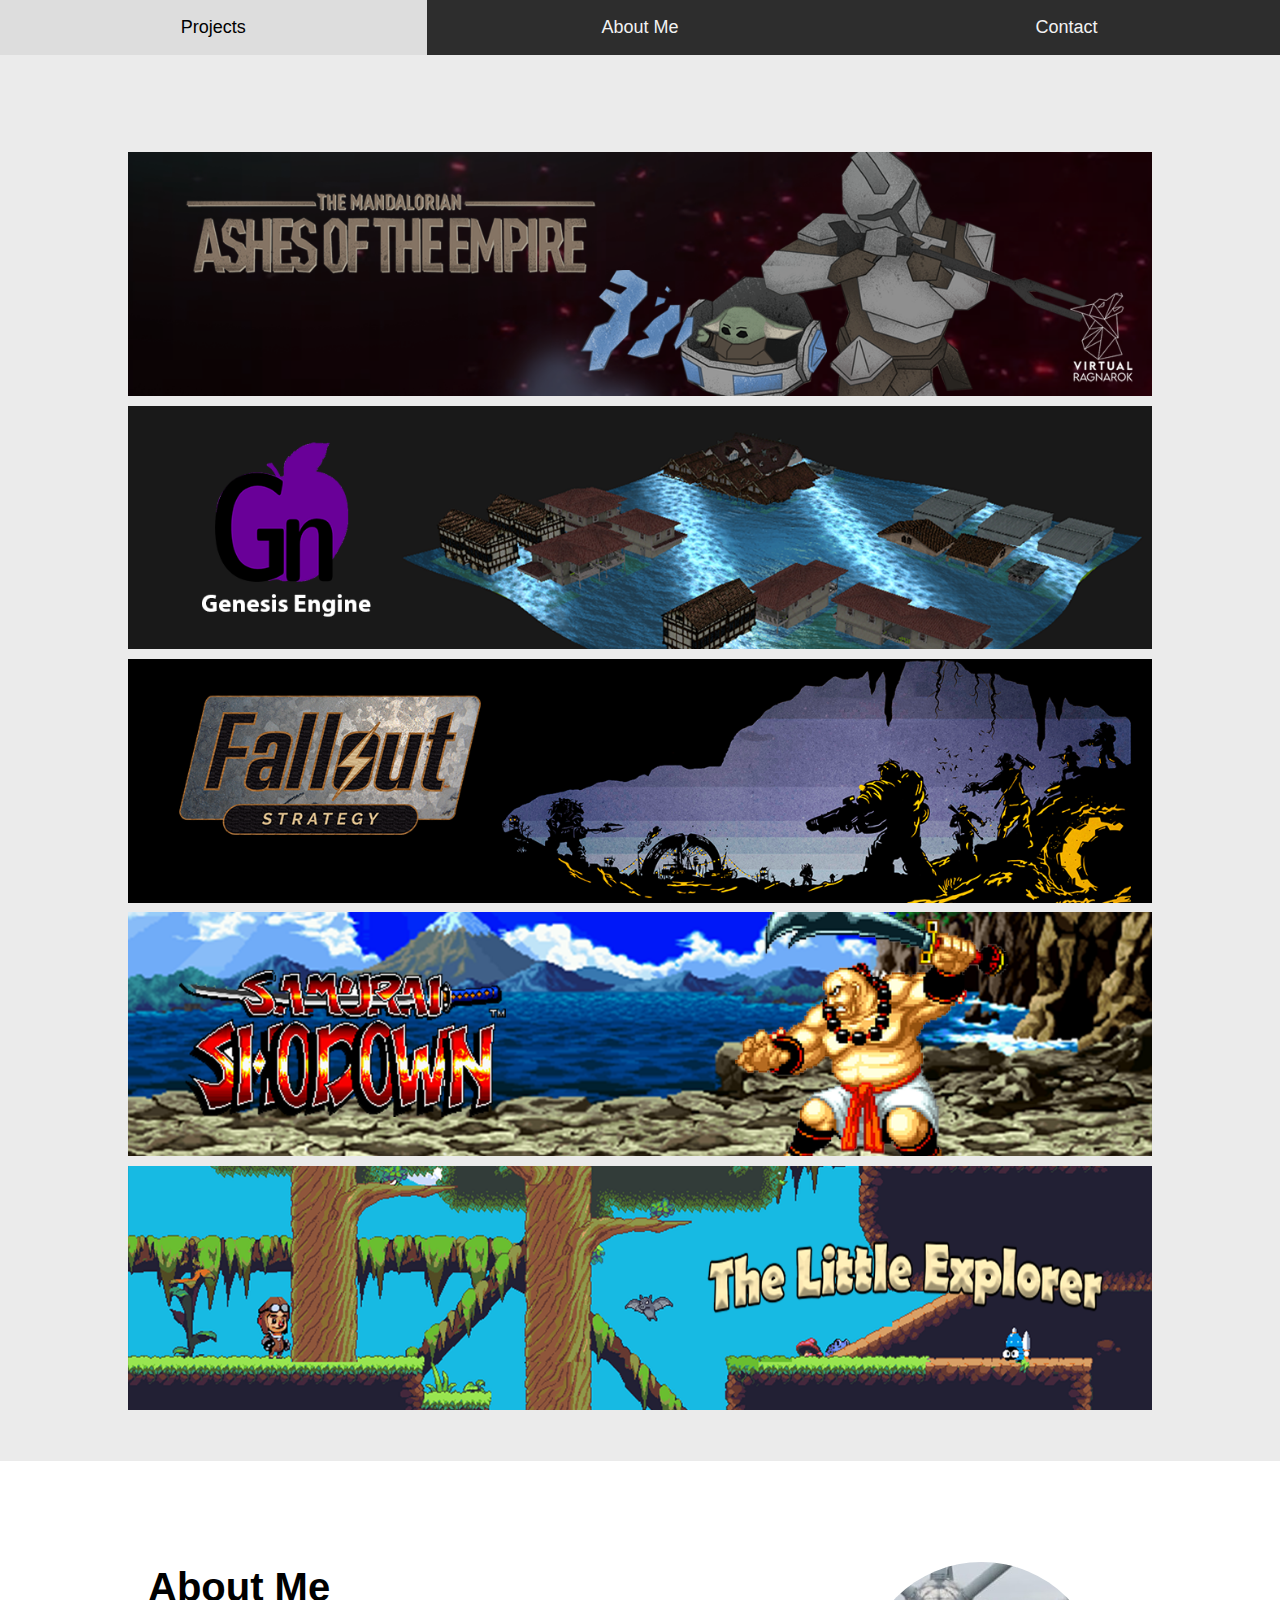
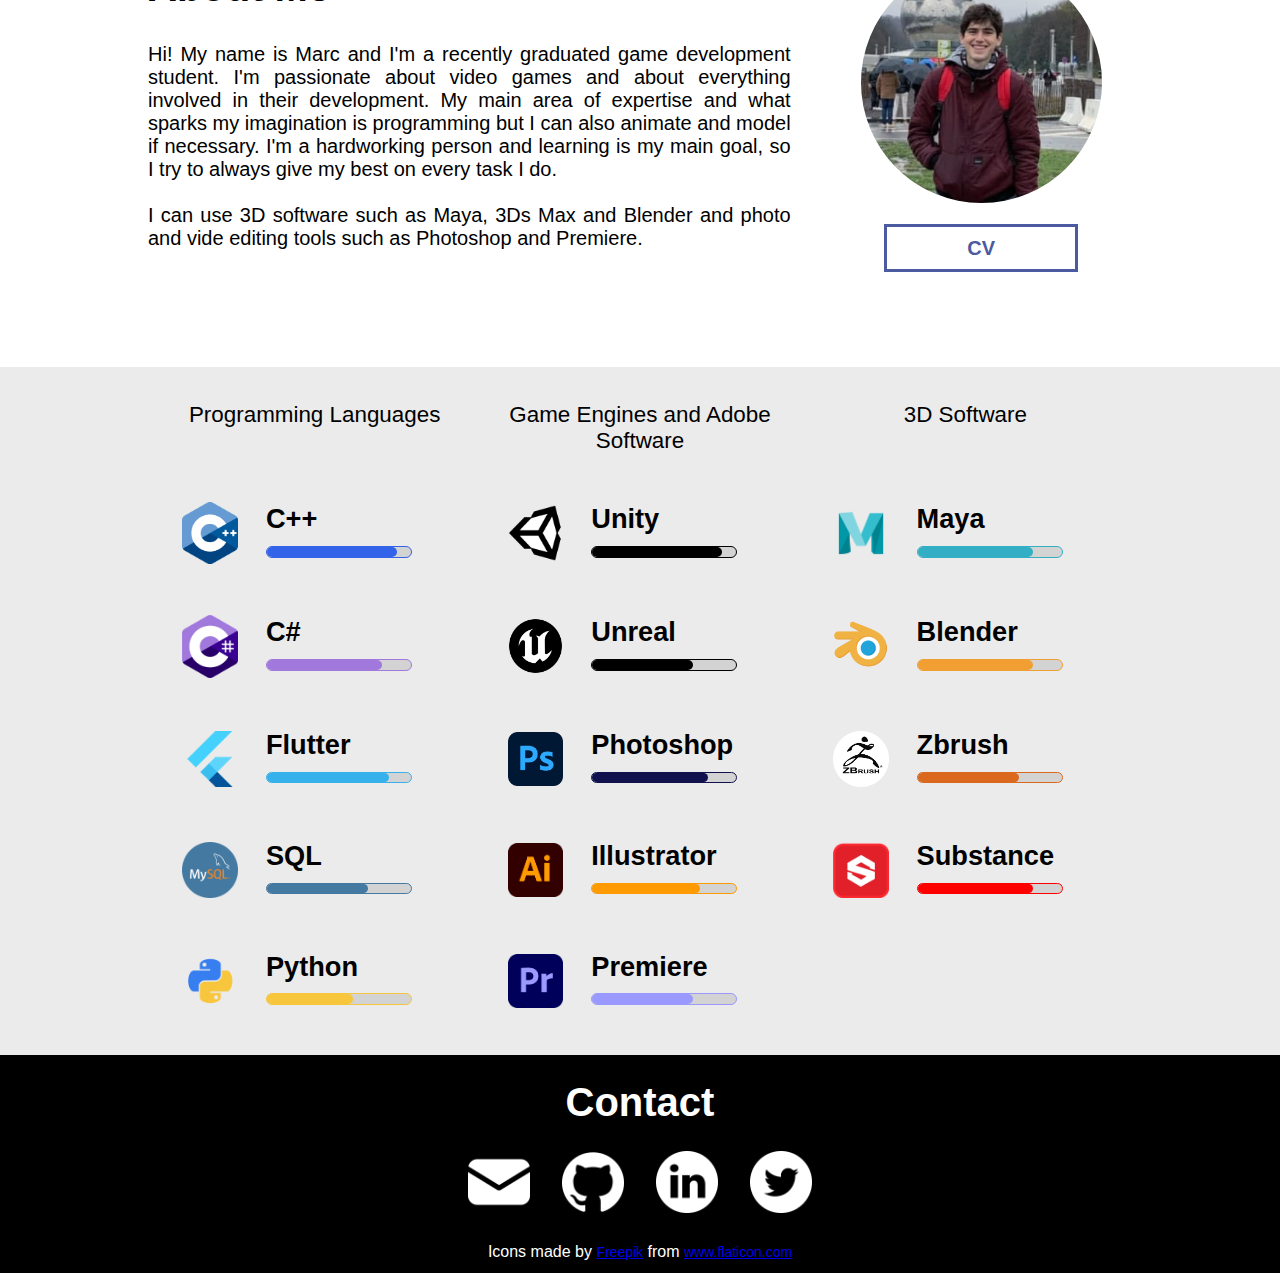
==== commit 171fe08a: "Correct progress bars percentages" ====
--- a/index.html
+++ b/index.html
@@ -137,7 +137,7 @@
 
             <!-- Titles -->
             <div class="skills-grid-title">Programming Languages</div>
-            <div class="skills-grid-title">Game Engines and Complementary Software</div>
+            <div class="skills-grid-title">Game Engines and Adobe Software</div>
             <div class="skills-grid-title">3D Software</div>
 
             <!--First Row -->
@@ -145,8 +145,12 @@
                 <div class="skills-nested-grid-icon"> <img src="icons/c++_icon.png" alt="C++ skill level"> </div>
                 <div class="skills-nested-grid-title"> C++ </div>
                 <div class="skills-nested-grid-bar" style="border: 1.25px solid rgb(50, 99, 233);">
-                    <div class="skills-nested-grid-inner-bar" style="background-color: rgb(50, 99, 233); width: 85%; height: 100%;">
-                    </div>
+                    <div style="width: 90%; height: 100%;">
+                        <div class="skills-nested-grid-inner-bar"
+                            style="background-color: rgb(50, 99, 233); height: 100%;">
+                        </div>
+                    </div>
+
                 </div>
             </div>
 
@@ -154,8 +158,10 @@
                 <div class="skills-nested-grid-icon"> <img src="icons/unity_icon.png" alt="Unity skill level"> </div>
                 <div class="skills-nested-grid-title"> Unity </div>
                 <div class="skills-nested-grid-bar" style="border: 1.25px solid black;">
-                    <div class="skills-nested-grid-inner-bar"
-                        style="background-color: black; width: 90%; height: 100%;">
+                    <div style="width: 90%; height: 100%;">
+                        <div class="skills-nested-grid-inner-bar"
+                            style="background-color: black; height: 100%;">
+                        </div>
                     </div>
                 </div>
             </div>
@@ -164,8 +170,10 @@
                 <div class="skills-nested-grid-icon"> <img src="icons/maya_icon.png" alt="Maya skill level"> </div>
                 <div class="skills-nested-grid-title"> Maya </div>
                 <div class="skills-nested-grid-bar" style="border: 1.25px solid #32afc5;">
-                    <div class="skills-nested-grid-inner-bar"
-                        style="background-color: #32afc5; width: 90%; height: 100%;">
+                    <div style="width: 80%; height: 100%;">
+                        <div class="skills-nested-grid-inner-bar"
+                            style="background-color: #32afc5; height: 100%;">
+                        </div>
                     </div>
                 </div>
             </div>
@@ -175,8 +183,9 @@
                 <div class="skills-nested-grid-icon"> <img src="icons/cs_icon.png" alt="C# skill level"> </div>
                 <div class="skills-nested-grid-title"> C# </div>
                 <div class="skills-nested-grid-bar" style="border: 1.25px solid #a179dc;">
-                    <div class="skills-nested-grid-inner-bar"
-                        style="background-color: #a179dc; width: 85%; height: 100%;">
+                    <div style="width: 80%; height: 100%;">
+                        <div class="skills-nested-grid-inner-bar" style="background-color: #a179dc; height: 100%;">
+                        </div>
                     </div>
                 </div>
             </div>
@@ -185,8 +194,9 @@
                 <div class="skills-nested-grid-icon"> <img src="icons/unreal.png" alt="Unreal skill level"> </div>
                 <div class="skills-nested-grid-title"> Unreal </div>
                 <div class="skills-nested-grid-bar" style="border: 1.25px solid black;">
-                    <div class="skills-nested-grid-inner-bar"
-                        style="background-color: black; width: 70%; height: 100%;">
+                    <div style="width: 70%; height: 100%;">
+                        <div class="skills-nested-grid-inner-bar" style="background-color: black; height: 100%;">
+                        </div>
                     </div>
                 </div>
             </div>
@@ -196,8 +206,9 @@
                 </div>
                 <div class="skills-nested-grid-title"> Blender </div>
                 <div class="skills-nested-grid-bar" style="border: 1.25px solid #f19f33;">
-                    <div class="skills-nested-grid-inner-bar"
-                        style="background-color: #f19f33;; width: 90%; height: 100%;">
+                    <div style="width: 80%; height: 100%;">
+                        <div class="skills-nested-grid-inner-bar" style="background-color: #f19f33; height: 100%;">
+                        </div>
                     </div>
                 </div>
             </div>
@@ -208,8 +219,10 @@
                 </div>
                 <div class="skills-nested-grid-title"> Flutter </div>
                 <div class="skills-nested-grid-bar" style="border: 1.25px solid rgb(54, 177, 235);">
-                    <div class="skills-nested-grid-inner-bar"
-                        style="background-color: rgb(54, 177, 235); width: 85%; height: 100%;">
+                    <div style="width: 85%; height: 100%;">
+                        <div class="skills-nested-grid-inner-bar"
+                            style="background-color: rgb(54, 177, 235); height: 100%;">
+                        </div>
                     </div>
                 </div>
             </div>
@@ -219,8 +232,10 @@
                 </div>
                 <div class="skills-nested-grid-title"> Photoshop </div>
                 <div class="skills-nested-grid-bar" style="border: 1.25px solid rgb(17, 18, 77);">
-                    <div class="skills-nested-grid-inner-bar"
-                        style="background-color: rgb(17, 18, 77); width: 70%; height: 100%;">
+                    <div style="width: 80%; height: 100%;">
+                        <div class="skills-nested-grid-inner-bar"
+                            style="background-color: rgb(17, 18, 77); height: 100%;">
+                        </div>
                     </div>
                 </div>
             </div>
@@ -230,8 +245,9 @@
                 </div>
                 <div class="skills-nested-grid-title">Zbrush </div>
                 <div class="skills-nested-grid-bar" style="border: 1.25px solid #db691d;">
-                    <div class="skills-nested-grid-inner-bar"
-                        style="background-color: #db691d; width: 90%; height: 100%;">
+                    <div style="width: 70%; height: 100%;">
+                        <div class="skills-nested-grid-inner-bar" style="background-color: #db691d; height: 100%;">
+                        </div>
                     </div>
                 </div>
             </div>
@@ -242,19 +258,22 @@
                 </div>
                 <div class="skills-nested-grid-title"> SQL </div>
                 <div class="skills-nested-grid-bar" style="border: 1.25px solid #4479a1;">
-                    <div class="skills-nested-grid-inner-bar"
-                        style="background-color: #4479a1; width: 85%; height: 100%;">
-                    </div>
-                </div>
-            </div>
-
-            <div class="skills-nested-grid-container">
-                <div class="skills-nested-grid-icon"> <img src="icons/illustrator_logo.png" alt="Illustrator skill level">
+                    <div style="width: 70%; height: 100%;">
+                        <div class="skills-nested-grid-inner-bar" style="background-color: #4479a1; height: 100%;">
+                        </div>
+                    </div>
+                </div>
+            </div>
+
+            <div class="skills-nested-grid-container">
+                <div class="skills-nested-grid-icon"> <img src="icons/illustrator_logo.png"
+                        alt="Illustrator skill level">
                 </div>
                 <div class="skills-nested-grid-title">Illustrator </div>
                 <div class="skills-nested-grid-bar" style="border: 1.25px solid #ff9a00;">
-                    <div class="skills-nested-grid-inner-bar"
-                        style="background-color: #ff9a00; width: 70%; height: 100%;">
+                    <div style="width: 75%; height: 100%;">
+                        <div class="skills-nested-grid-inner-bar" style="background-color: #ff9a00; height: 100%;">
+                        </div>
                     </div>
                 </div>
             </div>
@@ -264,8 +283,9 @@
                 </div>
                 <div class="skills-nested-grid-title"> Substance </div>
                 <div class="skills-nested-grid-bar" style="border: 1.25px solid red;">
-                    <div class="skills-nested-grid-inner-bar"
-                        style="background-color: red; width: 90%; height: 100%;">
+                    <div style="width: 80%; height: 100%;">
+                        <div class="skills-nested-grid-inner-bar" style="background-color: red; height: 100%;">
+                        </div>
                     </div>
                 </div>
             </div>
@@ -276,8 +296,9 @@
                 </div>
                 <div class="skills-nested-grid-title"> Python </div>
                 <div class="skills-nested-grid-bar" style="border: 1.25px solid #f8c63d;">
-                    <div class="skills-nested-grid-inner-bar"
-                        style="background-color: #f8c63d; width: 85%; height: 100%;">
+                    <div style="width: 60%; height: 100%;">
+                        <div class="skills-nested-grid-inner-bar" style="background-color: #f8c63d; height: 100%;">
+                        </div>
                     </div>
                 </div>
             </div>
@@ -287,8 +308,9 @@
                 </div>
                 <div class="skills-nested-grid-title"> Premiere </div>
                 <div class="skills-nested-grid-bar" style="border: 1.25px solid #9999ff;">
-                    <div class="skills-nested-grid-inner-bar"
-                        style="background-color: #9999ff; width: 70%; height: 100%;">
+                    <div style="width: 70%; height: 100%;">
+                        <div class="skills-nested-grid-inner-bar" style="background-color: #9999ff; height: 100%;">
+                        </div>
                     </div>
                 </div>
             </div>
--- a/style.css
+++ b/style.css
@@ -251,9 +251,9 @@
 }
 
 .skills-grid-title {
-    text-align: center;
-    font-size : 1.75vw;
-    padding-top: 5%;
+    text-align    : center;
+    font-size     : 1.75vw;
+    padding-top   : 5%;
     padding-bottom: 5%;
 }
 
@@ -295,10 +295,34 @@
 
 .skills-nested-grid-inner-bar {
     border-radius: 10px;
-}
-
-.skills-bar>div {
-    height: 100%;
+    animation: progress;
+    animation-duration: 2s;
+}
+
+.progress {
+    height: 10px;
+}
+
+@keyframes progress {
+    0% {
+        width: 0%;
+    }
+
+    25% {
+        width: 50%;
+    }
+
+    50% {
+        width: 75%;
+    }
+
+    75% {
+        width: 85%;
+    }
+
+    100% {
+        width: 100%;
+    }
 }
 
 /* Social */
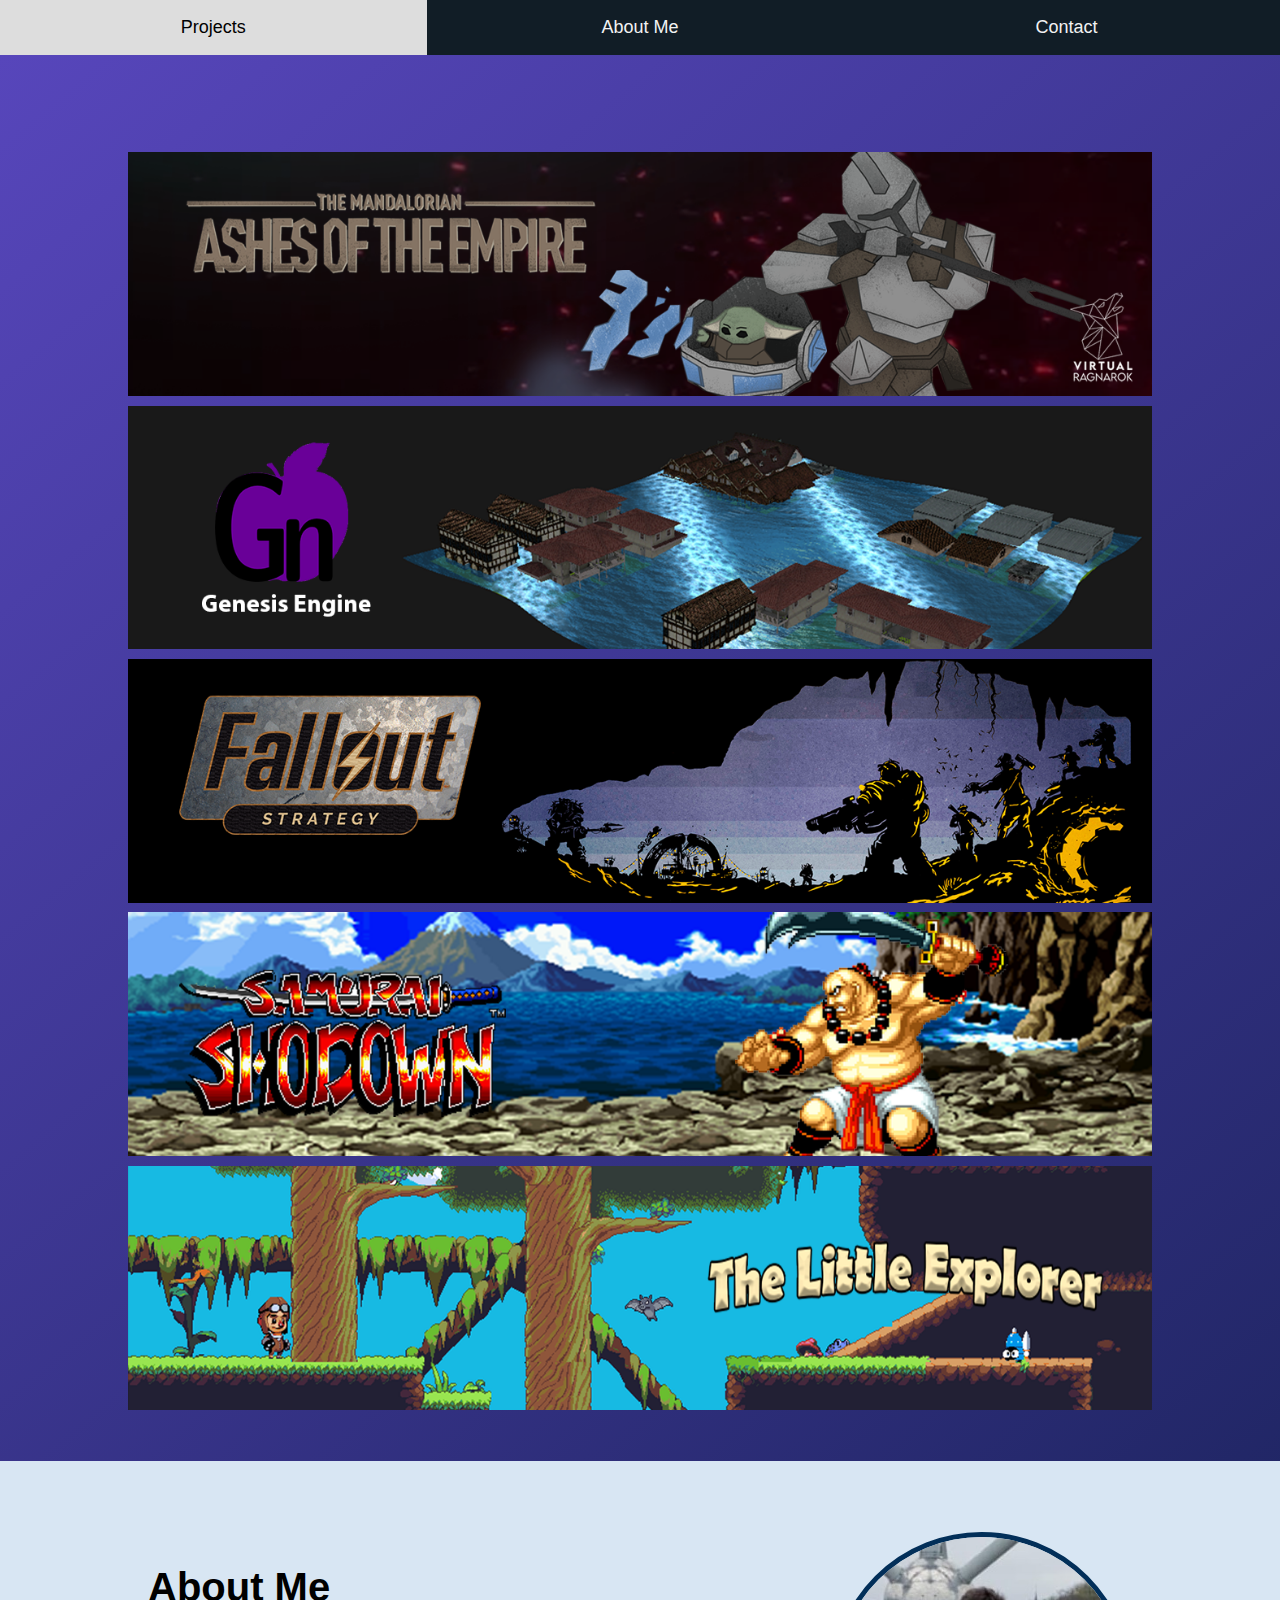
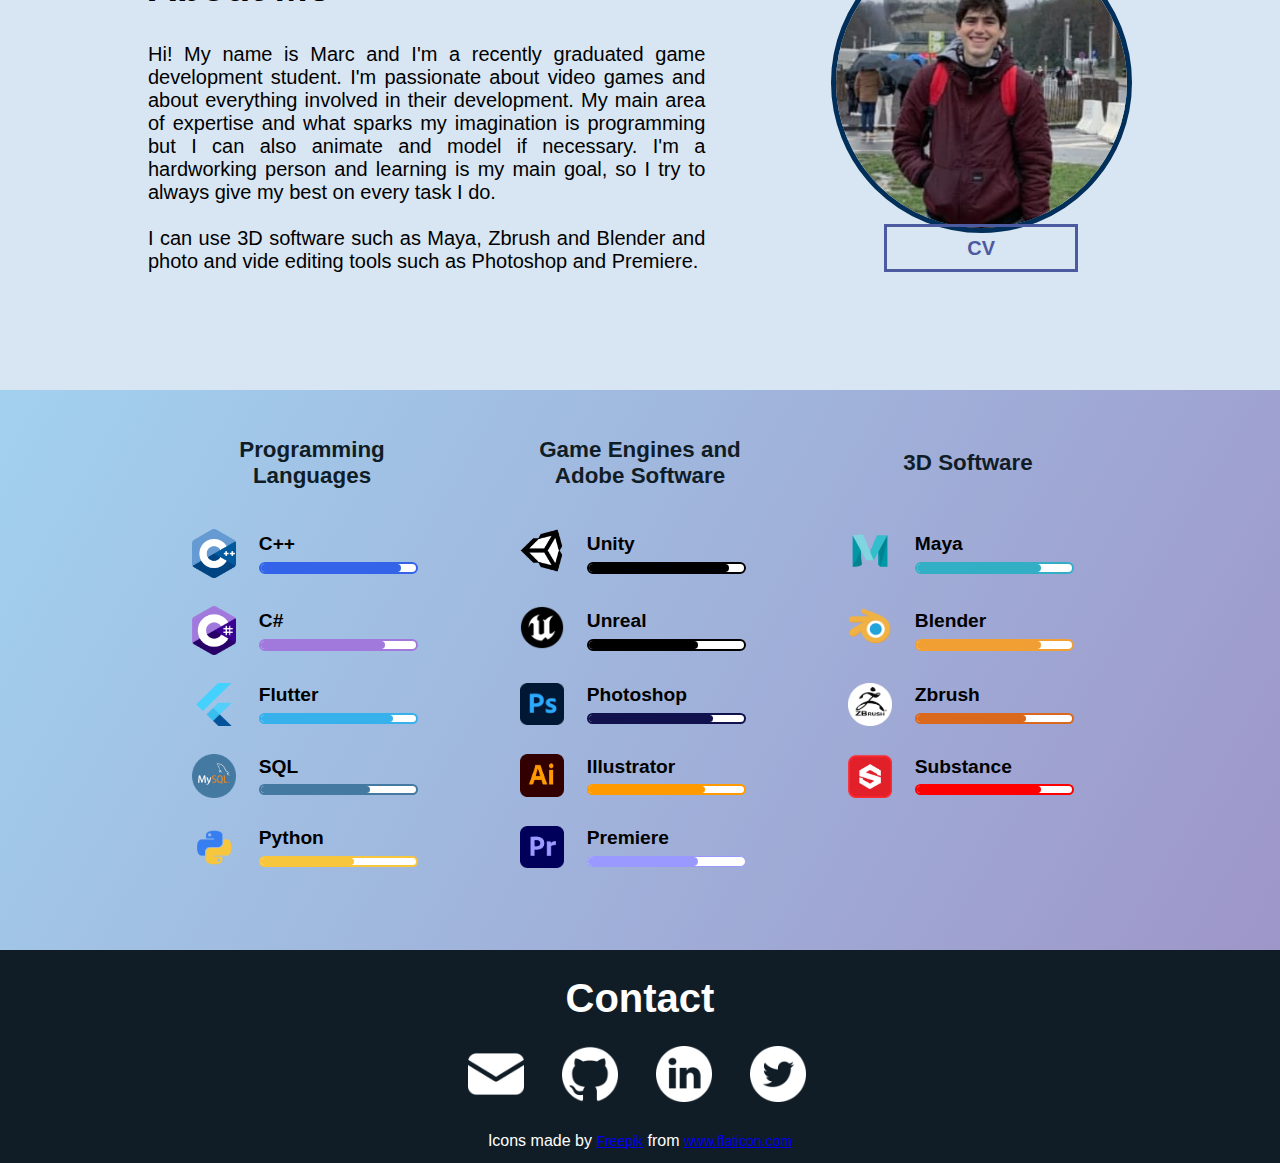
==== commit fb44a78d: "Gradients" ====
--- a/index.html
+++ b/index.html
@@ -24,7 +24,7 @@
     </div>
 
     <!-- Projects -->
-    <div id="Projects" class="row" style="background-color: #EBEBEB;">
+    <div id="Projects" class="row" style="background-image: linear-gradient(140deg, #5746bb, #05163a); background-size: cover;">
         <div class="section">
             <!-- <h2 style="color: black; text-align: left;">Projects</h2> -->
             <div class="projects-grid-container" style="padding-top: 4.5%">
@@ -96,10 +96,10 @@
         </div>
 
         <!--About Me-->
-        <div id="AboutMe" style="background-color: white">
+        <div id="AboutMe" style="background-color: #D8E6F3">
             <div class="section">
                 <div class="row" style="padding-bottom: 2.5%;">
-                    <div class="col-8">
+                    <div class="col-7">
                         <h2 style="color: black; text-align: left;">About Me</h2>
                         <p>
                             Hi! My name is Marc and I'm a recently graduated game development student. I'm passionate
@@ -111,16 +111,15 @@
                             always give my best on every task I do.
                             <br>
                             <br>
-                            I can use 3D software such as Maya, 3Ds Max and Blender and photo and vide editing
+                            I can use 3D software such as Maya, Zbrush and Blender and photo and vide editing
                             tools such as Photoshop and Premiere.
                             <br>
                         </p>
-
-                    </div>
-
+                    </div>
+                    <div class="col-1"></div>
                     <div class="col-4 col-s-6">
-                        <div class="row" style="padding: 10%;">
-                            <img src="photos/personal_picture.jpeg" alt="Personal Picture" style="border-radius: 100%;">
+                        <div class="row">
+                            <img src="photos/personal_picture.jpeg" alt="Personal Picture" style="border-radius: 100%; border: 5px solid #022F59;">
                         </div>
                         <div class="row">
                             <div style="text-align: center;">
@@ -133,18 +132,18 @@
             </div>
         </div>
 
-        <div class="skills-grid-container" style="background-color: #EBEBEB;">
+        <div class="skills-grid-container" style="background-image: linear-gradient(120deg, #a2d1ee, #9e96c9); background-size: cover;">
 
             <!-- Titles -->
-            <div class="skills-grid-title">Programming Languages</div>
-            <div class="skills-grid-title">Game Engines and Adobe Software</div>
+            <div class="skills-grid-title">Programming<br> Languages</div>
+            <div class="skills-grid-title">Game Engines and <br> Adobe Software</div>
             <div class="skills-grid-title">3D Software</div>
 
             <!--First Row -->
             <div class="skills-nested-grid-container">
                 <div class="skills-nested-grid-icon"> <img src="icons/c++_icon.png" alt="C++ skill level"> </div>
                 <div class="skills-nested-grid-title"> C++ </div>
-                <div class="skills-nested-grid-bar" style="border: 1.25px solid rgb(50, 99, 233);">
+                <div class="skills-nested-grid-bar" style="border: 2px solid rgb(50, 99, 233);">
                     <div style="width: 90%; height: 100%;">
                         <div class="skills-nested-grid-inner-bar"
                             style="background-color: rgb(50, 99, 233); height: 100%;">
@@ -157,7 +156,7 @@
             <div class="skills-nested-grid-container">
                 <div class="skills-nested-grid-icon"> <img src="icons/unity_icon.png" alt="Unity skill level"> </div>
                 <div class="skills-nested-grid-title"> Unity </div>
-                <div class="skills-nested-grid-bar" style="border: 1.25px solid black;">
+                <div class="skills-nested-grid-bar" style="border: 2px solid black;">
                     <div style="width: 90%; height: 100%;">
                         <div class="skills-nested-grid-inner-bar"
                             style="background-color: black; height: 100%;">
@@ -169,7 +168,7 @@
             <div class="skills-nested-grid-container">
                 <div class="skills-nested-grid-icon"> <img src="icons/maya_icon.png" alt="Maya skill level"> </div>
                 <div class="skills-nested-grid-title"> Maya </div>
-                <div class="skills-nested-grid-bar" style="border: 1.25px solid #32afc5;">
+                <div class="skills-nested-grid-bar" style="border: 2px solid #32afc5;">
                     <div style="width: 80%; height: 100%;">
                         <div class="skills-nested-grid-inner-bar"
                             style="background-color: #32afc5; height: 100%;">
@@ -182,7 +181,7 @@
             <div class="skills-nested-grid-container">
                 <div class="skills-nested-grid-icon"> <img src="icons/cs_icon.png" alt="C# skill level"> </div>
                 <div class="skills-nested-grid-title"> C# </div>
-                <div class="skills-nested-grid-bar" style="border: 1.25px solid #a179dc;">
+                <div class="skills-nested-grid-bar" style="border: 2px solid #a179dc;">
                     <div style="width: 80%; height: 100%;">
                         <div class="skills-nested-grid-inner-bar" style="background-color: #a179dc; height: 100%;">
                         </div>
@@ -193,7 +192,7 @@
             <div class="skills-nested-grid-container">
                 <div class="skills-nested-grid-icon"> <img src="icons/unreal.png" alt="Unreal skill level"> </div>
                 <div class="skills-nested-grid-title"> Unreal </div>
-                <div class="skills-nested-grid-bar" style="border: 1.25px solid black;">
+                <div class="skills-nested-grid-bar" style="border: 2px solid black;">
                     <div style="width: 70%; height: 100%;">
                         <div class="skills-nested-grid-inner-bar" style="background-color: black; height: 100%;">
                         </div>
@@ -205,7 +204,7 @@
                 <div class="skills-nested-grid-icon"> <img src="icons/blender_icon.png" alt="Blender skill level">
                 </div>
                 <div class="skills-nested-grid-title"> Blender </div>
-                <div class="skills-nested-grid-bar" style="border: 1.25px solid #f19f33;">
+                <div class="skills-nested-grid-bar" style="border: 2px solid #f19f33;">
                     <div style="width: 80%; height: 100%;">
                         <div class="skills-nested-grid-inner-bar" style="background-color: #f19f33; height: 100%;">
                         </div>
@@ -218,7 +217,7 @@
                 <div class="skills-nested-grid-icon"> <img src="icons/flutter_icon.png" alt="Flutter skill level">
                 </div>
                 <div class="skills-nested-grid-title"> Flutter </div>
-                <div class="skills-nested-grid-bar" style="border: 1.25px solid rgb(54, 177, 235);">
+                <div class="skills-nested-grid-bar" style="border: 2px solid rgb(54, 177, 235);">
                     <div style="width: 85%; height: 100%;">
                         <div class="skills-nested-grid-inner-bar"
                             style="background-color: rgb(54, 177, 235); height: 100%;">
@@ -231,7 +230,7 @@
                 <div class="skills-nested-grid-icon"> <img src="icons/photoshop_icon.png" alt="Photoshop skill level">
                 </div>
                 <div class="skills-nested-grid-title"> Photoshop </div>
-                <div class="skills-nested-grid-bar" style="border: 1.25px solid rgb(17, 18, 77);">
+                <div class="skills-nested-grid-bar" style="border: 2px solid rgb(17, 18, 77);">
                     <div style="width: 80%; height: 100%;">
                         <div class="skills-nested-grid-inner-bar"
                             style="background-color: rgb(17, 18, 77); height: 100%;">
@@ -244,7 +243,7 @@
                 <div class="skills-nested-grid-icon"> <img src="icons/zbrush_icon.png" alt="Blender skill level">
                 </div>
                 <div class="skills-nested-grid-title">Zbrush </div>
-                <div class="skills-nested-grid-bar" style="border: 1.25px solid #db691d;">
+                <div class="skills-nested-grid-bar" style="border: 2px solid #db691d;">
                     <div style="width: 70%; height: 100%;">
                         <div class="skills-nested-grid-inner-bar" style="background-color: #db691d; height: 100%;">
                         </div>
@@ -257,7 +256,7 @@
                 <div class="skills-nested-grid-icon"> <img src="icons/mysql_icon.png" alt="MySQL skill level">
                 </div>
                 <div class="skills-nested-grid-title"> SQL </div>
-                <div class="skills-nested-grid-bar" style="border: 1.25px solid #4479a1;">
+                <div class="skills-nested-grid-bar" style="border: 2px solid #4479a1;">
                     <div style="width: 70%; height: 100%;">
                         <div class="skills-nested-grid-inner-bar" style="background-color: #4479a1; height: 100%;">
                         </div>
@@ -270,7 +269,7 @@
                         alt="Illustrator skill level">
                 </div>
                 <div class="skills-nested-grid-title">Illustrator </div>
-                <div class="skills-nested-grid-bar" style="border: 1.25px solid #ff9a00;">
+                <div class="skills-nested-grid-bar" style="border: 2px solid #ff9a00;">
                     <div style="width: 75%; height: 100%;">
                         <div class="skills-nested-grid-inner-bar" style="background-color: #ff9a00; height: 100%;">
                         </div>
@@ -282,7 +281,7 @@
                 <div class="skills-nested-grid-icon"> <img src="icons/substance_icon.png" alt="Substance skill level">
                 </div>
                 <div class="skills-nested-grid-title"> Substance </div>
-                <div class="skills-nested-grid-bar" style="border: 1.25px solid red;">
+                <div class="skills-nested-grid-bar" style="border: 2px solid red;">
                     <div style="width: 80%; height: 100%;">
                         <div class="skills-nested-grid-inner-bar" style="background-color: red; height: 100%;">
                         </div>
@@ -295,7 +294,7 @@
                 <div class="skills-nested-grid-icon"> <img src="icons/python_icon.png" alt="Python skill level">
                 </div>
                 <div class="skills-nested-grid-title"> Python </div>
-                <div class="skills-nested-grid-bar" style="border: 1.25px solid #f8c63d;">
+                <div class="skills-nested-grid-bar" style="border: 2px solid #f8c63d;">
                     <div style="width: 60%; height: 100%;">
                         <div class="skills-nested-grid-inner-bar" style="background-color: #f8c63d; height: 100%;">
                         </div>
@@ -318,7 +317,7 @@
         </div>
 
         <!--Contact-->
-        <div style="background-color: black;">
+        <div style="background-color: #111D26;">
             <div id="Contact">
                 <h2 style="padding-top: 2vw; padding-bottom: 1vw; margin: auto; color: white; text-align: center;">
                     Contact
--- a/style.css
+++ b/style.css
@@ -3,7 +3,7 @@
 }
 
 body {
-    font-family: 'Gill Sans', 'Gill Sans MT', Calibri, 'Trebuchet MS', sans-serif;
+    font-family: 'Gill Sans', 'Gill Sans MT', 'Calibri', 'Trebuchet MS', sans-serif;
     margin     : 0;
 }
 
@@ -243,34 +243,40 @@
     display              : grid;
     grid-template-columns: repeat(3, 1fr);
     grid-template-rows   : repeat(6, auto);
-    gap                  : 1em;
-    padding-top          : 1.5%;
-    padding-bottom       : 2%;
+    gap                  : 1.5em;
+    padding-top          : 2.5%;
+    padding-bottom       : 6.0%;
     padding-left         : 12.5%;
     padding-right        : 12.5%;
+    background-color     : #4C86C9;
 }
 
 .skills-grid-title {
     text-align    : center;
+    color         : #111D26;
     font-size     : 1.75vw;
+    font-weight   : 700;
     padding-top   : 5%;
     padding-bottom: 5%;
+    text-align    : center;
+    align-self    : center;
 }
 
 .skills-nested-grid-container {
     display              : grid;
-    height               : 70%;
+    height               : 100%;
+    width                : 100%;
     grid-template-columns: 1fr 3fr;
     grid-template-rows   : 1fr 1fr;
-    margin               : 5%;
 }
 
 .skills-nested-grid-icon {
-    grid-column  : 1;
-    grid-row     : 1 / span 2;
-    padding-left : 10%;
-    padding-right: 10%;
-    align-self   : center;
+    grid-column : 1;
+    grid-row    : 1 / span 2;
+    padding-left: 10%;
+    justify-self: end;
+    width       : 4vw;
+    height      : 100%;
 }
 
 .skills-nested-grid-title {
@@ -279,24 +285,26 @@
     padding-left: 10%;
     font-weight : 600;
     align-self  : flex-end;
-    font-size   : 170%;
+    font-size   : 120%;
 }
 
 .skills-nested-grid-bar {
     grid-column     : 2;
     grid-row        : 2;
     align-self      : center;
-    background-color: lightgrey;
-    height          : 35%;
+    background-color: white;
+    height          : 45%;
     margin-left     : 10%;
     margin-right    : 20%;
     border-radius   : 12px;
+    width           : 70%;
 }
 
 .skills-nested-grid-inner-bar {
-    border-radius: 10px;
-    animation: progress;
-    animation-duration: 2s;
+    border-radius            : 10px;
+    animation                : progress;
+    animation-duration       : 2.5s;
+    animation-timing-function: ease;
 }
 
 .progress {
@@ -342,4 +350,5 @@
 
 .social-icon>a>img {
     justify-self: center;
+    width       : 90%;
 }--- a/interactive.css
+++ b/interactive.css
@@ -82,7 +82,7 @@
 /* -- Navbar -- */
 #navbar {
     overflow        : hidden;
-    background-color: #2D2D2D;
+    background-color: #111D26;
     width           : 100%;
 }
 
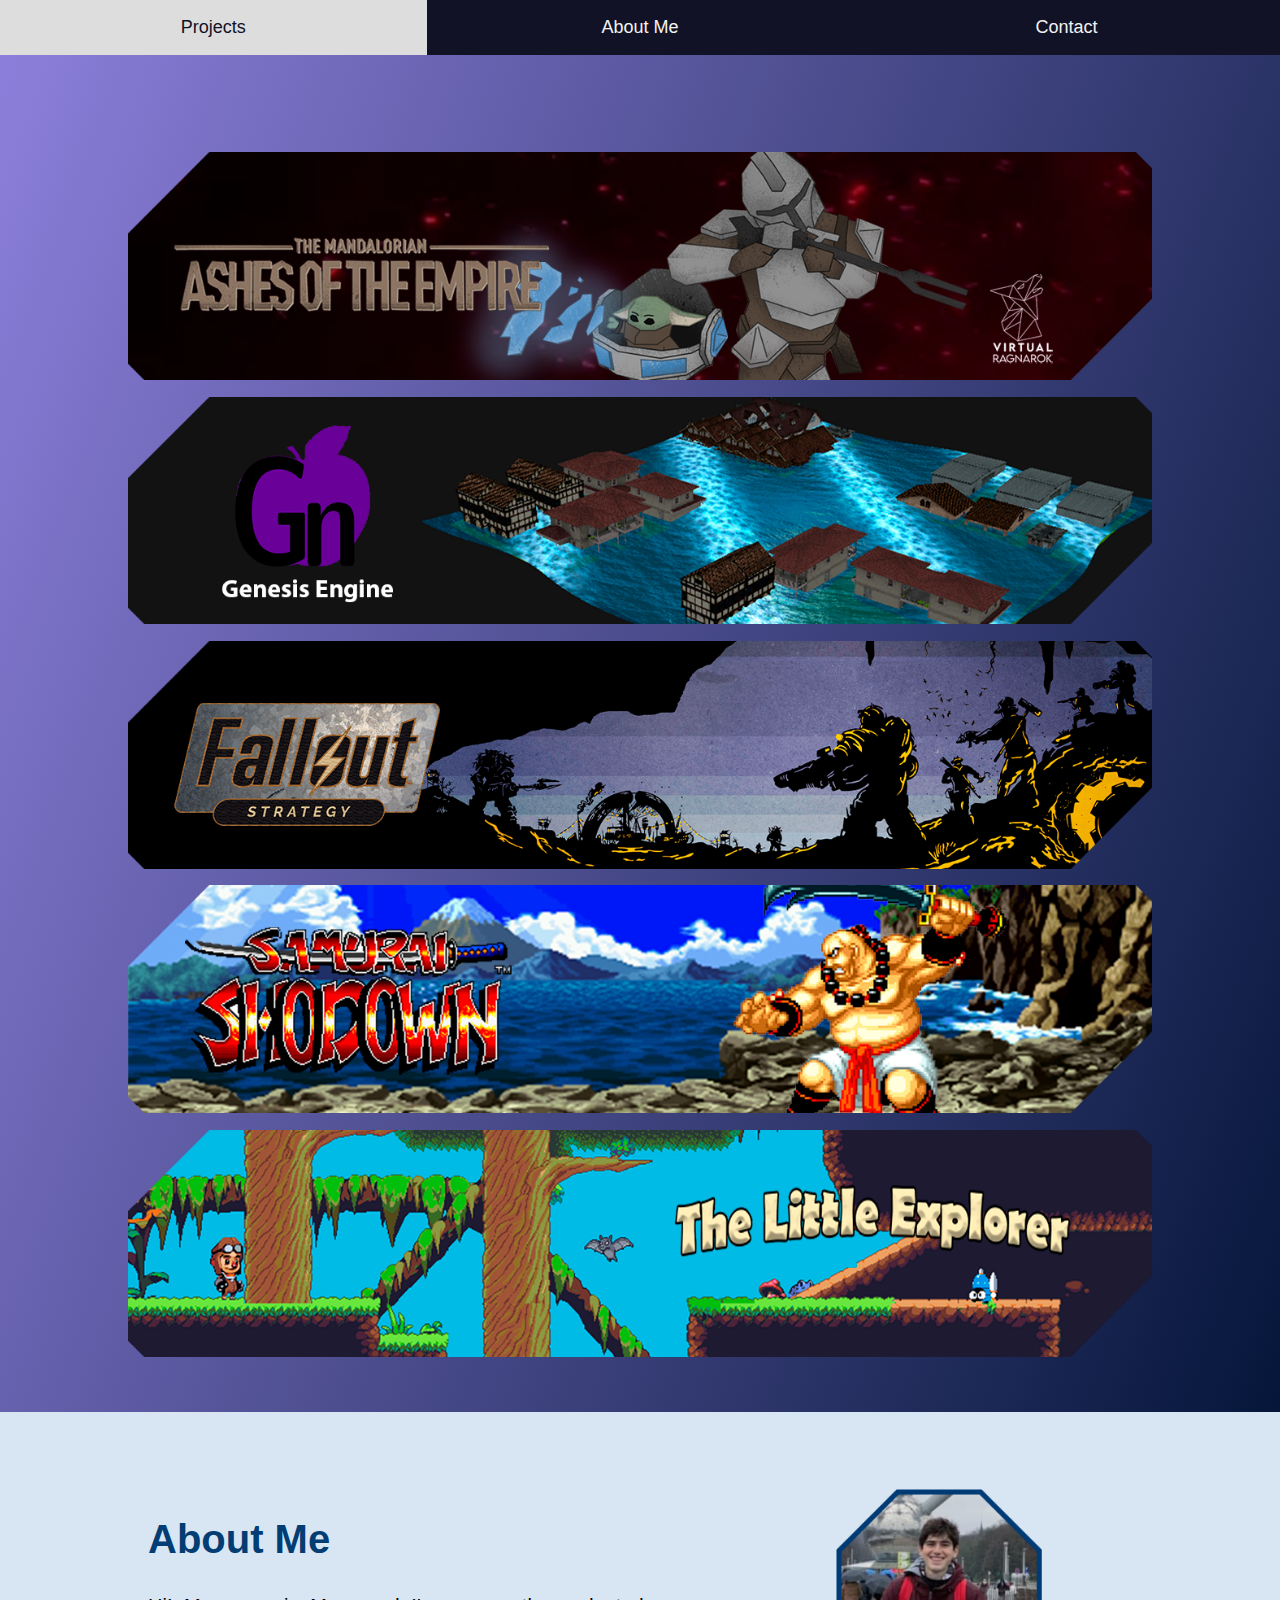
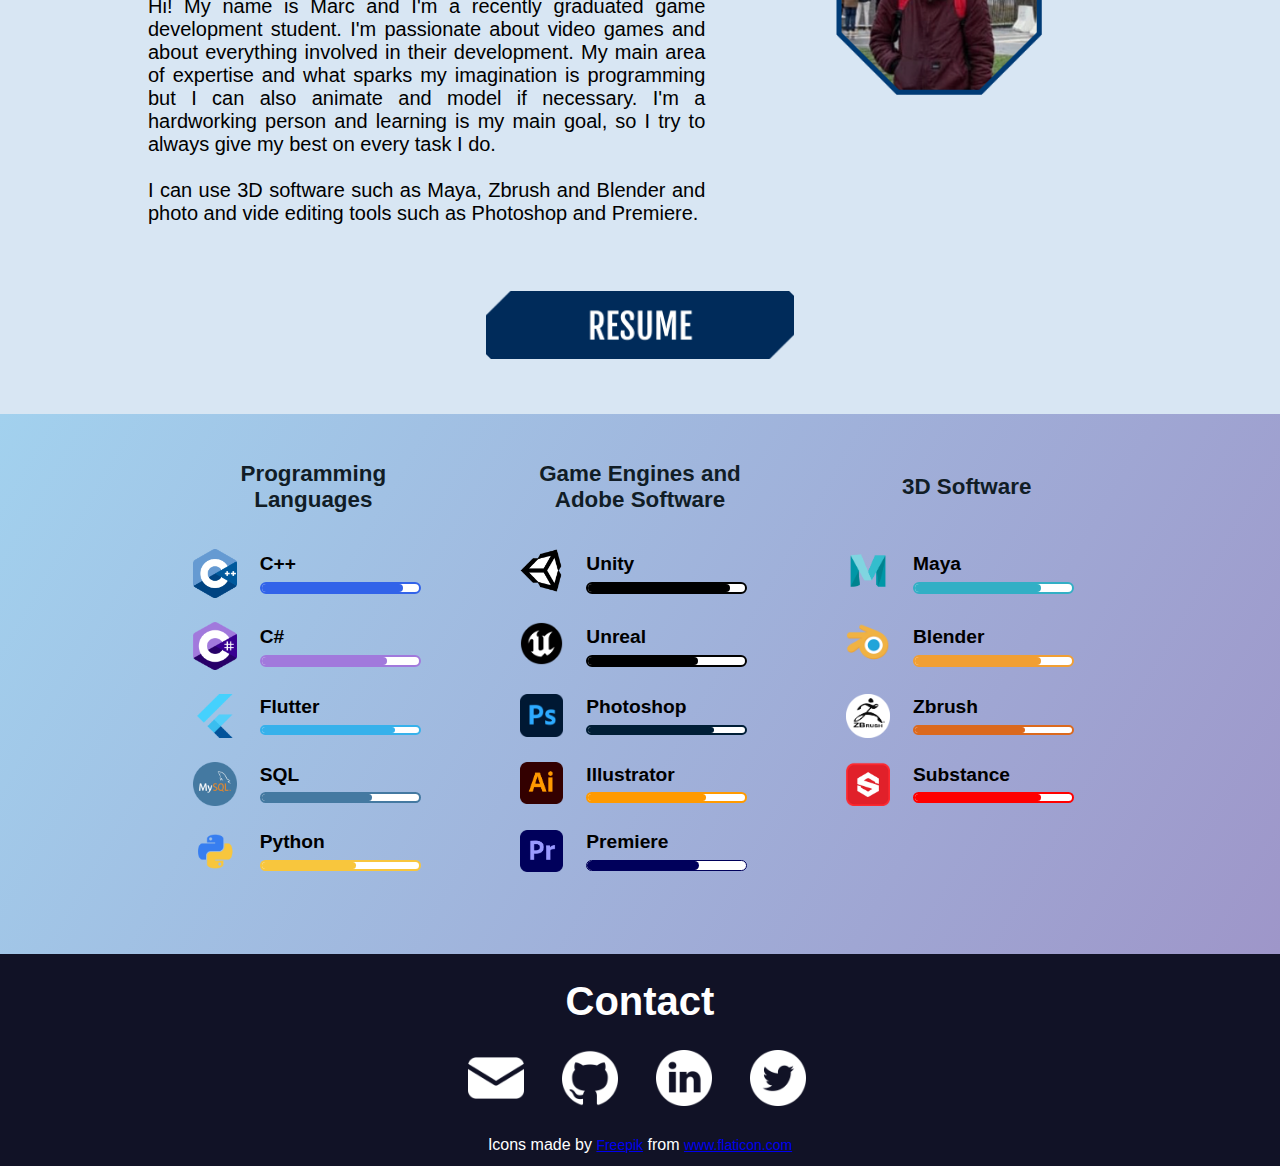
==== commit 831a10ed: "New banners and overlay" ====
--- a/index.html
+++ b/index.html
@@ -24,345 +24,310 @@
     </div>
 
     <!-- Projects -->
-    <div id="Projects" class="row" style="background-image: linear-gradient(140deg, #5746bb, #05163a); background-size: cover;">
+    <div id="Projects" class="row"
+        style="background-image: linear-gradient(110deg, #8c7fdb, #05163a); background-size: cover;">
         <div class="section">
             <!-- <h2 style="color: black; text-align: left;">Projects</h2> -->
             <div class="projects-grid-container" style="padding-top: 4.5%">
-                <div class="project"
+                <div
                     onClick="openUrlInNewTab('https://citm-vgdd-2018-2022.github.io/TM-Ashes_of_the_Empire/team/marc_pages.html');">
-                    <img src="photos/mandalorian_test.png" alt="Mandalorian: Ashes of the Empire">
-                    <div class="projects-overlay">
-                        <div class="project-name"> The Mandalorian: Ashes of the Empire </div>>
-                        <div class="project-tags">
-                            <button style="background-color: blue;">C++</button>
-                            <button style="background-color: seagreen;">Own Engine</button>
-                            <button style="background-color: purple;">C#</button>
-                        </div>
-                    </div>
-                </div>
-
-                <div class="project" onClick="openUrlInNewTab('https://marcpages2020.github.io/GenesisEngine/');">
-                    <img src="photos/genesis_engine.png" alt="Genesis Engine">
-                    <div class="projects-overlay">
-                        <div class="project-name"> Genesis Engine </div>>
-                        <div class="project-tags">
-                            <button style="background-color: blue;">C++</button>
-                            <button style="background-color: orangered;">C</button>
-                            <button style="background-color: green;">OpenGL</button>
-                            <button style="background-color: seagreen;">SDL</button>
-                        </div>
-                    </div>
-                </div>
-
-                <div class="project"
-                    onClick="openUrlInNewTab('https://kalima-entertainment.github.io/Fallout_Strategy/team/marc_pages.html');">
-                    <img src="photos/fallout_strategy.png" alt="Fallout Strategy">
-                    <div class="projects-overlay">
-                        <div class="project-name"> Fallout Strategy </div>>
-                        <div class="project-tags">
-                            <button style="background-color: blue;">C++</button>
-                            <button style="background-color: orangered;">C</button>
-                            <button style="background-color: seagreen;">SDL</button>
-                        </div>
-                    </div>
-                </div>
-
-                <div class="project" onClick="openUrlInNewTab('https://marcpages2020.github.io/Samurai-Shodown/');">
-                    <img src="photos/samurai_shodown.png" alt="Samurai Shodown">
-                    <div class="projects-overlay">
-                        <div class="project-name"> Samurai Shodown </div>>
-                        <div class="project-tags">
-                            <button style="background-color: blue;">C++</button>
-                            <button style="background-color: orangered;">C</button>
-                            <button style="background-color: seagreen;">SDL</button>
-                        </div>
-                    </div>
-                </div>
-
-                <div class="project"
-                    onClick="openUrlInNewTab('https://windfog-studios.github.io/The-Little-Explorer/');">
-                    <img src="photos/the_little_explorer.png" alt="The Little Explorer">
-                    <div class="projects-overlay">
-                        <div class="project-name"> The Little Explorer </div>>
-                        <div class="project-tags">
-                            <button style="background-color: blue;">C++</button>
-                            <button style="background-color: orangered;">C</button>
-                            <button style="background-color: seagreen;">SDL</button>
-                        </div>
-                    </div>
-                </div>
-
-            </div>
-        </div>
-
-        <!--About Me-->
-        <div id="AboutMe" style="background-color: #D8E6F3">
-            <div class="section">
-                <div class="row" style="padding-bottom: 2.5%;">
-                    <div class="col-7">
-                        <h2 style="color: black; text-align: left;">About Me</h2>
-                        <p>
-                            Hi! My name is Marc and I'm a recently graduated game development student. I'm passionate
-                            about
-                            video games and about everything involved in their development. My main area of expertise
-                            and what
-                            sparks my imagination is programming but I can also animate and model if necessary.
-                            I'm a hardworking person and learning is my main goal, so I try to
-                            always give my best on every task I do.
-                            <br>
-                            <br>
-                            I can use 3D software such as Maya, Zbrush and Blender and photo and vide editing
-                            tools such as Photoshop and Premiere.
-                            <br>
-                        </p>
-                    </div>
-                    <div class="col-1"></div>
-                    <div class="col-4 col-s-6">
-                        <div class="row">
-                            <img src="photos/personal_picture.jpeg" alt="Personal Picture" style="border-radius: 100%; border: 5px solid #022F59;">
-                        </div>
-                        <div class="row">
-                            <div style="text-align: center;">
-                                <a href="documents/marc_pages_francesch_cv.pdf" class="cv-button"
-                                    style="width: 10%; text-align: center;"><b>CV</b></a>
-                            </div>
-                        </div>
-                    </div>
-                </div>
-            </div>
-        </div>
-
-        <div class="skills-grid-container" style="background-image: linear-gradient(120deg, #a2d1ee, #9e96c9); background-size: cover;">
-
-            <!-- Titles -->
-            <div class="skills-grid-title">Programming<br> Languages</div>
-            <div class="skills-grid-title">Game Engines and <br> Adobe Software</div>
-            <div class="skills-grid-title">3D Software</div>
-
-            <!--First Row -->
-            <div class="skills-nested-grid-container">
-                <div class="skills-nested-grid-icon"> <img src="icons/c++_icon.png" alt="C++ skill level"> </div>
-                <div class="skills-nested-grid-title"> C++ </div>
-                <div class="skills-nested-grid-bar" style="border: 2px solid rgb(50, 99, 233);">
-                    <div style="width: 90%; height: 100%;">
-                        <div class="skills-nested-grid-inner-bar"
-                            style="background-color: rgb(50, 99, 233); height: 100%;">
-                        </div>
-                    </div>
-
-                </div>
-            </div>
-
-            <div class="skills-nested-grid-container">
-                <div class="skills-nested-grid-icon"> <img src="icons/unity_icon.png" alt="Unity skill level"> </div>
-                <div class="skills-nested-grid-title"> Unity </div>
-                <div class="skills-nested-grid-bar" style="border: 2px solid black;">
-                    <div style="width: 90%; height: 100%;">
-                        <div class="skills-nested-grid-inner-bar"
-                            style="background-color: black; height: 100%;">
-                        </div>
-                    </div>
-                </div>
-            </div>
-
-            <div class="skills-nested-grid-container">
-                <div class="skills-nested-grid-icon"> <img src="icons/maya_icon.png" alt="Maya skill level"> </div>
-                <div class="skills-nested-grid-title"> Maya </div>
-                <div class="skills-nested-grid-bar" style="border: 2px solid #32afc5;">
-                    <div style="width: 80%; height: 100%;">
-                        <div class="skills-nested-grid-inner-bar"
-                            style="background-color: #32afc5; height: 100%;">
-                        </div>
-                    </div>
-                </div>
-            </div>
-
-            <!--Second Row -->
-            <div class="skills-nested-grid-container">
-                <div class="skills-nested-grid-icon"> <img src="icons/cs_icon.png" alt="C# skill level"> </div>
-                <div class="skills-nested-grid-title"> C# </div>
-                <div class="skills-nested-grid-bar" style="border: 2px solid #a179dc;">
-                    <div style="width: 80%; height: 100%;">
-                        <div class="skills-nested-grid-inner-bar" style="background-color: #a179dc; height: 100%;">
-                        </div>
-                    </div>
-                </div>
-            </div>
-
-            <div class="skills-nested-grid-container">
-                <div class="skills-nested-grid-icon"> <img src="icons/unreal.png" alt="Unreal skill level"> </div>
-                <div class="skills-nested-grid-title"> Unreal </div>
-                <div class="skills-nested-grid-bar" style="border: 2px solid black;">
-                    <div style="width: 70%; height: 100%;">
-                        <div class="skills-nested-grid-inner-bar" style="background-color: black; height: 100%;">
-                        </div>
-                    </div>
-                </div>
-            </div>
-
-            <div class="skills-nested-grid-container">
-                <div class="skills-nested-grid-icon"> <img src="icons/blender_icon.png" alt="Blender skill level">
-                </div>
-                <div class="skills-nested-grid-title"> Blender </div>
-                <div class="skills-nested-grid-bar" style="border: 2px solid #f19f33;">
-                    <div style="width: 80%; height: 100%;">
-                        <div class="skills-nested-grid-inner-bar" style="background-color: #f19f33; height: 100%;">
-                        </div>
-                    </div>
-                </div>
-            </div>
-
-            <!--Third Row -->
-            <div class="skills-nested-grid-container">
-                <div class="skills-nested-grid-icon"> <img src="icons/flutter_icon.png" alt="Flutter skill level">
-                </div>
-                <div class="skills-nested-grid-title"> Flutter </div>
-                <div class="skills-nested-grid-bar" style="border: 2px solid rgb(54, 177, 235);">
-                    <div style="width: 85%; height: 100%;">
-                        <div class="skills-nested-grid-inner-bar"
-                            style="background-color: rgb(54, 177, 235); height: 100%;">
-                        </div>
-                    </div>
-                </div>
-            </div>
-
-            <div class="skills-nested-grid-container">
-                <div class="skills-nested-grid-icon"> <img src="icons/photoshop_icon.png" alt="Photoshop skill level">
-                </div>
-                <div class="skills-nested-grid-title"> Photoshop </div>
-                <div class="skills-nested-grid-bar" style="border: 2px solid rgb(17, 18, 77);">
-                    <div style="width: 80%; height: 100%;">
-                        <div class="skills-nested-grid-inner-bar"
-                            style="background-color: rgb(17, 18, 77); height: 100%;">
-                        </div>
-                    </div>
-                </div>
-            </div>
-
-            <div class="skills-nested-grid-container">
-                <div class="skills-nested-grid-icon"> <img src="icons/zbrush_icon.png" alt="Blender skill level">
-                </div>
-                <div class="skills-nested-grid-title">Zbrush </div>
-                <div class="skills-nested-grid-bar" style="border: 2px solid #db691d;">
-                    <div style="width: 70%; height: 100%;">
-                        <div class="skills-nested-grid-inner-bar" style="background-color: #db691d; height: 100%;">
-                        </div>
-                    </div>
-                </div>
-            </div>
-
-            <!--Fourth Row -->
-            <div class="skills-nested-grid-container">
-                <div class="skills-nested-grid-icon"> <img src="icons/mysql_icon.png" alt="MySQL skill level">
-                </div>
-                <div class="skills-nested-grid-title"> SQL </div>
-                <div class="skills-nested-grid-bar" style="border: 2px solid #4479a1;">
-                    <div style="width: 70%; height: 100%;">
-                        <div class="skills-nested-grid-inner-bar" style="background-color: #4479a1; height: 100%;">
-                        </div>
-                    </div>
-                </div>
-            </div>
-
-            <div class="skills-nested-grid-container">
-                <div class="skills-nested-grid-icon"> <img src="icons/illustrator_logo.png"
-                        alt="Illustrator skill level">
-                </div>
-                <div class="skills-nested-grid-title">Illustrator </div>
-                <div class="skills-nested-grid-bar" style="border: 2px solid #ff9a00;">
-                    <div style="width: 75%; height: 100%;">
-                        <div class="skills-nested-grid-inner-bar" style="background-color: #ff9a00; height: 100%;">
-                        </div>
-                    </div>
-                </div>
-            </div>
-
-            <div class="skills-nested-grid-container">
-                <div class="skills-nested-grid-icon"> <img src="icons/substance_icon.png" alt="Substance skill level">
-                </div>
-                <div class="skills-nested-grid-title"> Substance </div>
-                <div class="skills-nested-grid-bar" style="border: 2px solid red;">
-                    <div style="width: 80%; height: 100%;">
-                        <div class="skills-nested-grid-inner-bar" style="background-color: red; height: 100%;">
-                        </div>
-                    </div>
-                </div>
-            </div>
-
-            <!--Fifth Row -->
-            <div class="skills-nested-grid-container">
-                <div class="skills-nested-grid-icon"> <img src="icons/python_icon.png" alt="Python skill level">
-                </div>
-                <div class="skills-nested-grid-title"> Python </div>
-                <div class="skills-nested-grid-bar" style="border: 2px solid #f8c63d;">
-                    <div style="width: 60%; height: 100%;">
-                        <div class="skills-nested-grid-inner-bar" style="background-color: #f8c63d; height: 100%;">
-                        </div>
-                    </div>
-                </div>
-            </div>
-
-            <div class="skills-nested-grid-container">
-                <div class="skills-nested-grid-icon"> <img src="icons/premiere_icon.png" alt="Premiere skill level">
-                </div>
-                <div class="skills-nested-grid-title"> Premiere </div>
-                <div class="skills-nested-grid-bar" style="border: 1.25px solid #9999ff;">
-                    <div style="width: 70%; height: 100%;">
-                        <div class="skills-nested-grid-inner-bar" style="background-color: #9999ff; height: 100%;">
-                        </div>
-                    </div>
-                </div>
-            </div>
-
-        </div>
-
-        <!--Contact-->
-        <div style="background-color: #111D26;">
-            <div id="Contact">
-                <h2 style="padding-top: 2vw; padding-bottom: 1vw; margin: auto; color: white; text-align: center;">
-                    Contact
-                </h2>
-                <div class="social-grid">
-                    <div></div>
-                    <div class="social-icon"> <a href="mailto:marcpages13@gmail.com?Subject=Hey!"><img
-                                src="icons/email.png" alt="mail"></a></div>
-                    <div class="social-icon"> <a href="https://github.com/marcpages2020"><img src="icons/github.png"
-                                alt="github"></a></div>
-                    <div class="social-icon"> <a href="https://www.linkedin.com/in/marc-pagès-francesch-7206b3186/"><img
-                                src="icons/linkedin.png" alt="linkedin"></a></div>
-                    <div class="social-icon"> <a href="https://twitter.com/MarcPF22?s=08"><img src="icons/twitter.png"
-                                alt="twitter"></a></div>
-                    <div></div>
-                </div>
-            </div>
-
-            <div style="text-align: center; padding-top: 1vw; padding-bottom: 1vw; color: white;">Icons made by
-                <a href="https://www.flaticon.com/authors/freepik" title="Freepik">Freepik</a> from <a
-                    href="https://www.flaticon.com/" title="Flaticon">www.flaticon.com</a>
-            </div>
-        </div>
-
-        <!--scripting-->
-        <script>
-
-            window.onscroll = function () {
-                stickyNavbar()
-            };
-            var navbar = document.getElementById("navbar");
-            var sticky = navbar.offsetTop;
-
-            function stickyNavbar() {
-                if (window.pageYOffset >= sticky) {
-                    navbar.classList.add("sticky")
-                } else {
-                    navbar.classList.remove("sticky");
-                }
+                    <img src="photos/mandalorian.png" alt="The Mandalorian: Ashes of the Empire"
+                        onmouseout="this.src='photos/mandalorian.png';"
+                        onmouseover="this.src='photos/mandalorian_overlay.png';" alt="Mandalorian: Ashes of the Empire">
+                </div>
+
+                <div onClick="openUrlInNewTab('https://marcpages2020.github.io/GenesisEngine/');">
+                    <img src="photos/genesis_engine.png" alt="GenesisEngine"
+                        onmouseout="this.src='photos/genesis_engine.png';"
+                        onmouseover="this.src='photos/genesis_engine_overlay.png';" alt="GenesisEngine">
+                </div>
+
+                <div onClick="openUrlInNewTab('https://kalima-entertainment.github.io/Fallout_Strategy/team/marc_pages.html');">
+                    <img src="photos/fallout_strategy.png" alt="Fallout Strategy"
+                        onmouseout="this.src='photos/fallout_strategy.png';"
+                        onmouseover="this.src='photos/fallout_strategy_overlay.png';" alt="Fallout Strategy">
+                </div>
+
+                <div onClick="openUrlInNewTab('https://marcpages2020.github.io/Samurai-Shodown/');">
+                    <img src="photos/samurai_shodown.png" alt="Samurai Shodown"
+                        onmouseout="this.src='photos/samurai_shodown.png';"
+                        onmouseover="this.src='photos/samurai_shodown_overlay.png';" alt="Samurai Shodown">
+                </div>
+
+                <div onClick="openUrlInNewTab('https://windfog-studios.github.io/The-Little-Explorer/');">
+                    <img src="photos/the_little_explorer.png" alt="The Little Explorer"
+                        onmouseout="this.src='photos/the_little_explorer.png';"
+                        onmouseover="this.src='photos/the_little_explorer_overlay.png';" alt="The Little Explorer">
+                </div>
+
+            </div>
+        </div>
+    </div>
+
+    <!--About Me-->
+    <div id="AboutMe" style="background-color: #D8E6F3">
+        <div class="section">
+            <div class="row" style="padding-bottom: 2.5%;">
+                <div class="col-7">
+                    <h2 style="color: #023D73; text-align: left;">About Me</h2>
+                    <p>
+                        Hi! My name is Marc and I'm a recently graduated game development student. I'm passionate
+                        about
+                        video games and about everything involved in their development. My main area of expertise
+                        and what
+                        sparks my imagination is programming but I can also animate and model if necessary.
+                        I'm a hardworking person and learning is my main goal, so I try to
+                        always give my best on every task I do.
+                        <br>
+                        <br>
+                        I can use 3D software such as Maya, Zbrush and Blender and photo and vide editing
+                        tools such as Photoshop and Premiere.
+                        <br>
+                    </p>
+                </div>
+                <div class="col-1"></div>
+                <div class="col-3 col-s-12">
+                    <div class="row" style="margin-left: auto; margin-right: auto;">
+                        <img src="photos/personal_picture.png" alt="Personal Picture">
+                    </div>
+                </div>
+            </div>
+            <div class="row" style="width: 30%; text-align:center; margin-left: auto; margin-right: auto;">
+                <a href="documents/marc_pages_francesch_cv.pdf">
+                    <img src="icons/cv_button_default.png" alt="CV"
+                        onmouseover="this.src='icons/cv_button_default.png';"
+                        onmouseout="this.src='icons/cv_button_selected.png';"></a>
+            </div>
+        </div>
+    </div>
+
+    <div class="skills-grid-container"
+        style="background-image: linear-gradient(120deg, #a2d1ee, #9e96c9); background-size: cover;">
+
+        <!-- Titles -->
+        <div class="skills-grid-title">Programming<br> Languages</div>
+        <div class="skills-grid-title">Game Engines and <br> Adobe Software</div>
+        <div class="skills-grid-title">3D Software</div>
+
+        <!--First Row -->
+        <div class="skills-nested-grid-container">
+            <div class="skills-nested-grid-icon"> <img src="icons/c++_icon.png" alt="C++ skill level"> </div>
+            <div class="skills-nested-grid-title"> C++ </div>
+            <div class="skills-nested-grid-bar" style="border: 2px solid rgb(50, 99, 233);">
+                <div style="width: 90%; height: 100%;">
+                    <div class="skills-nested-grid-inner-bar" style="background-color: rgb(50, 99, 233); height: 100%;">
+                    </div>
+                </div>
+
+            </div>
+        </div>
+
+        <div class="skills-nested-grid-container">
+            <div class="skills-nested-grid-icon"> <img src="icons/unity_icon.png" alt="Unity skill level"> </div>
+            <div class="skills-nested-grid-title"> Unity </div>
+            <div class="skills-nested-grid-bar" style="border: 2px solid black;">
+                <div style="width: 90%; height: 100%;">
+                    <div class="skills-nested-grid-inner-bar" style="background-color: black; height: 100%;">
+                    </div>
+                </div>
+            </div>
+        </div>
+
+        <div class="skills-nested-grid-container">
+            <div class="skills-nested-grid-icon"> <img src="icons/maya_icon.png" alt="Maya skill level"> </div>
+            <div class="skills-nested-grid-title"> Maya </div>
+            <div class="skills-nested-grid-bar" style="border: 2px solid #32afc5;">
+                <div style="width: 80%; height: 100%;">
+                    <div class="skills-nested-grid-inner-bar" style="background-color: #32afc5; height: 100%;">
+                    </div>
+                </div>
+            </div>
+        </div>
+
+        <!--Second Row -->
+        <div class="skills-nested-grid-container">
+            <div class="skills-nested-grid-icon"> <img src="icons/cs_icon.png" alt="C# skill level"> </div>
+            <div class="skills-nested-grid-title"> C# </div>
+            <div class="skills-nested-grid-bar" style="border: 2px solid #a179dc;">
+                <div style="width: 80%; height: 100%;">
+                    <div class="skills-nested-grid-inner-bar" style="background-color: #a179dc; height: 100%;">
+                    </div>
+                </div>
+            </div>
+        </div>
+
+        <div class="skills-nested-grid-container">
+            <div class="skills-nested-grid-icon"> <img src="icons/unreal.png" alt="Unreal skill level"> </div>
+            <div class="skills-nested-grid-title"> Unreal </div>
+            <div class="skills-nested-grid-bar" style="border: 2px solid black;">
+                <div style="width: 70%; height: 100%;">
+                    <div class="skills-nested-grid-inner-bar" style="background-color: black; height: 100%;">
+                    </div>
+                </div>
+            </div>
+        </div>
+
+        <div class="skills-nested-grid-container">
+            <div class="skills-nested-grid-icon"> <img src="icons/blender_icon.png" alt="Blender skill level">
+            </div>
+            <div class="skills-nested-grid-title"> Blender </div>
+            <div class="skills-nested-grid-bar" style="border: 2px solid #f19f33;">
+                <div style="width: 80%; height: 100%;">
+                    <div class="skills-nested-grid-inner-bar" style="background-color: #f19f33; height: 100%;">
+                    </div>
+                </div>
+            </div>
+        </div>
+
+        <!--Third Row -->
+        <div class="skills-nested-grid-container">
+            <div class="skills-nested-grid-icon"> <img src="icons/flutter_icon.png" alt="Flutter skill level">
+            </div>
+            <div class="skills-nested-grid-title"> Flutter </div>
+            <div class="skills-nested-grid-bar" style="border: 2px solid rgb(54, 177, 235);">
+                <div style="width: 85%; height: 100%;">
+                    <div class="skills-nested-grid-inner-bar"
+                        style="background-color: rgb(54, 177, 235); height: 100%;">
+                    </div>
+                </div>
+            </div>
+        </div>
+
+        <div class="skills-nested-grid-container">
+            <div class="skills-nested-grid-icon"> <img src="icons/photoshop_icon.png" alt="Photoshop skill level">
+            </div>
+            <div class="skills-nested-grid-title"> Photoshop </div>
+            <div class="skills-nested-grid-bar" style="border: 2px solid #001e36;">
+                <div style="width: 80%; height: 100%;">
+                    <div class="skills-nested-grid-inner-bar" style="background-color: #001e36; height: 100%;">
+                    </div>
+                </div>
+            </div>
+        </div>
+
+        <div class="skills-nested-grid-container">
+            <div class="skills-nested-grid-icon"> <img src="icons/zbrush_icon.png" alt="Blender skill level">
+            </div>
+            <div class="skills-nested-grid-title">Zbrush </div>
+            <div class="skills-nested-grid-bar" style="border: 2px solid #db691d;">
+                <div style="width: 70%; height: 100%;">
+                    <div class="skills-nested-grid-inner-bar" style="background-color: #db691d; height: 100%;">
+                    </div>
+                </div>
+            </div>
+        </div>
+
+        <!--Fourth Row -->
+        <div class="skills-nested-grid-container">
+            <div class="skills-nested-grid-icon"> <img src="icons/mysql_icon.png" alt="MySQL skill level">
+            </div>
+            <div class="skills-nested-grid-title"> SQL </div>
+            <div class="skills-nested-grid-bar" style="border: 2px solid #4479a1;">
+                <div style="width: 70%; height: 100%;">
+                    <div class="skills-nested-grid-inner-bar" style="background-color: #4479a1; height: 100%;">
+                    </div>
+                </div>
+            </div>
+        </div>
+
+        <div class="skills-nested-grid-container">
+            <div class="skills-nested-grid-icon"> <img src="icons/illustrator_logo.png" alt="Illustrator skill level">
+            </div>
+            <div class="skills-nested-grid-title">Illustrator </div>
+            <div class="skills-nested-grid-bar" style="border: 2px solid #ff9a00;">
+                <div style="width: 75%; height: 100%;">
+                    <div class="skills-nested-grid-inner-bar" style="background-color: #ff9a00; height: 100%;">
+                    </div>
+                </div>
+            </div>
+        </div>
+
+        <div class="skills-nested-grid-container">
+            <div class="skills-nested-grid-icon"> <img src="icons/substance_icon.png" alt="Substance skill level">
+            </div>
+            <div class="skills-nested-grid-title"> Substance </div>
+            <div class="skills-nested-grid-bar" style="border: 2px solid red;">
+                <div style="width: 80%; height: 100%;">
+                    <div class="skills-nested-grid-inner-bar" style="background-color: red; height: 100%;">
+                    </div>
+                </div>
+            </div>
+        </div>
+
+        <!--Fifth Row -->
+        <div class="skills-nested-grid-container">
+            <div class="skills-nested-grid-icon"> <img src="icons/python_icon.png" alt="Python skill level">
+            </div>
+            <div class="skills-nested-grid-title"> Python </div>
+            <div class="skills-nested-grid-bar" style="border: 2px solid #f8c63d;">
+                <div style="width: 60%; height: 100%;">
+                    <div class="skills-nested-grid-inner-bar" style="background-color: #f8c63d; height: 100%;">
+                    </div>
+                </div>
+            </div>
+        </div>
+
+        <div class="skills-nested-grid-container">
+            <div class="skills-nested-grid-icon"> <img src="icons/premiere_icon.png" alt="Premiere skill level">
+            </div>
+            <div class="skills-nested-grid-title"> Premiere </div>
+            <div class="skills-nested-grid-bar" style="border: 1.25px solid #00005b;">
+                <div style="width: 70%; height: 100%;">
+                    <div class="skills-nested-grid-inner-bar" style="background-color: #00005b; height: 100%;">
+                    </div>
+                </div>
+            </div>
+        </div>
+
+    </div>
+
+    <!--Contact-->
+    <div style="background-color: #111226;">
+        <div id="Contact">
+            <h2 style="padding-top: 2vw; padding-bottom: 1vw; margin: auto; color: white; text-align: center;">
+                Contact
+            </h2>
+            <div class="social-grid">
+                <div></div>
+                <div class="social-icon"> <a href="mailto:marcpages13@gmail.com?Subject=Hey!"><img src="icons/email.png"
+                            alt="mail"></a></div>
+                <div class="social-icon"> <a href="https://github.com/marcpages2020"><img src="icons/github.png"
+                            alt="github"></a></div>
+                <div class="social-icon"> <a href="https://www.linkedin.com/in/marc-pagès-francesch-7206b3186/"><img
+                            src="icons/linkedin.png" alt="linkedin"></a></div>
+                <div class="social-icon"> <a href="https://twitter.com/MarcPF22?s=08"><img src="icons/twitter.png"
+                            alt="twitter"></a></div>
+                <div></div>
+            </div>
+        </div>
+
+        <div style="text-align: center; padding-top: 1vw; padding-bottom: 1vw; color: white;">Icons made by
+            <a href="https://www.flaticon.com/authors/freepik" title="Freepik">Freepik</a> from <a
+                href="https://www.flaticon.com/" title="Flaticon">www.flaticon.com</a>
+        </div>
+    </div>
+
+    <!--scripting-->
+    <script>
+
+        window.onscroll = function () {
+            stickyNavbar()
+        };
+        var navbar = document.getElementById("navbar");
+        var sticky = navbar.offsetTop;
+
+        function stickyNavbar() {
+            if (window.pageYOffset >= sticky) {
+                navbar.classList.add("sticky")
+            } else {
+                navbar.classList.remove("sticky");
             }
-
-            function openUrlInNewTab(url) {
-                window.open(url, "_blank");
-            }
-        </script>
+        }
+
+        function openUrlInNewTab(url) {
+            window.open(url, "_blank");
+        }
+    </script>
 
 </body>
 
--- a/style.css
+++ b/style.css
@@ -167,75 +167,9 @@
     padding-top: 60px;
 }
 
-/* Projects */
-
 .projects-grid-container {
     display: grid;
-    row-gap: 0.75vw;
-}
-
-.project {
-    display     : grid;
-    position    : relative;
-    justify-self: center;
-}
-
-.project:hover>img {
-    opacity   : 0.4;
-    transition: .25s ease;
-}
-
-.project:hover>div {
-    opacity   : 0.8;
-    transition: .25s ease;
-}
-
-.projects-overlay {
-    position          : absolute;
-    top               : 0;
-    bottom            : 0;
-    left              : 0;
-    right             : 0;
-    height            : 100%;
-    width             : 100%;
-    opacity           : 0;
-    transition        : .3s ease;
-    background-color  : black;
-    display           : grid;
-    grid-template-rows: 50% auto;
-    align-content     : center;
-    max-width         : 100%;
-    max-height        : auto;
-}
-
-.project-name {
-    justify-self: center;
-    align-self  : center;
-    color       : white;
-    font-size   : 2vw;
-}
-
-.projects-overlay:hover>.project-tags {
-    opacity: 1;
-}
-
-.project-tags {
-    display              : grid;
-    grid-template-columns: repeat(3, 33%);
-    margin-left          : 33%;
-    margin-right         : 33%;
-    column-gap           : 5px;
-}
-
-.project-tags>button {
-    border         : none;
-    text-align     : center;
-    text-decoration: none;
-    display        : inline-block;
-    border-radius  : 10px;
-    color          : white;
-    margin         : 4px 2px;
-    padding        : 5px 8px;
+    row-gap: 1vw;
 }
 
 /* Skills */
@@ -243,7 +177,7 @@
     display              : grid;
     grid-template-columns: repeat(3, 1fr);
     grid-template-rows   : repeat(6, auto);
-    gap                  : 1.5em;
+    gap                  : 1.25em;
     padding-top          : 2.5%;
     padding-bottom       : 6.0%;
     padding-left         : 12.5%;
--- a/interactive.css
+++ b/interactive.css
@@ -1,22 +1,15 @@
-/* Projects effetcs */
-
-.container {
-    position: relative;
-    width   : 100%;
-    padding-top: 1.5%;
-    padding-bottom: 1.5%;
+/*buttons and effects*/
+.overlay-container{
+    display: inline-block;
+    width: 100%;
+    height: 100vw;
 }
 
-.project-image {
+.overlay-container:hover .overlay{
     opacity: 1;
-    display: block;
-    width: 100%;
-    height: auto;
-    transition: .5s ease;
-    backface-visibility: hidden;
 }
 
-.overlay {
+.overlay{
     position: absolute;
     top: 0;
     bottom: 0;
@@ -26,35 +19,11 @@
     width: 100%;
     opacity: 0;
     transition: .5s ease;
-    background-color: #161616;
+    background-color: #008CBA;
+    width: 100%;
+    height: 100vw;
 }
 
-.container:hover .project-image {
-    opacity: 0.3;
-}
-
-.container:hover .overlay {
-    opacity: .75;
-}
-
-/*buttons and effects*/
-.cv-button {
-    color              : #4C5A9F;
-    background-color   : transparent;
-    border-width       : 2px;
-    border             : solid;
-    text-align         : center;
-    transition-duration: 0.4s;
-    font-size          : 20px;
-    /*border-radius    : 22px;*/
-    padding            : 10px 80px;
-    text-decoration    : none;
-}
-
-.cv-button:hover {
-    background-color: #4C5A9F;
-    color           : white;
-}
 
 .contact-button {
     transition-duration: 0.6s;
@@ -75,14 +44,14 @@
     margin-bottom: 1.5%;
 }
 
-.project-skills{
-   display: grid;
+.project-skills {
+    display: grid;
 }
 
 /* -- Navbar -- */
 #navbar {
     overflow        : hidden;
-    background-color: #111D26;
+    background-color: #111226;
     width           : 100%;
 }
 
@@ -100,7 +69,7 @@
 
 #navbar a:hover {
     background-color: #ddd;
-    color           : black;
+    color           : #111226;
 }
 
 #navbar a.active {
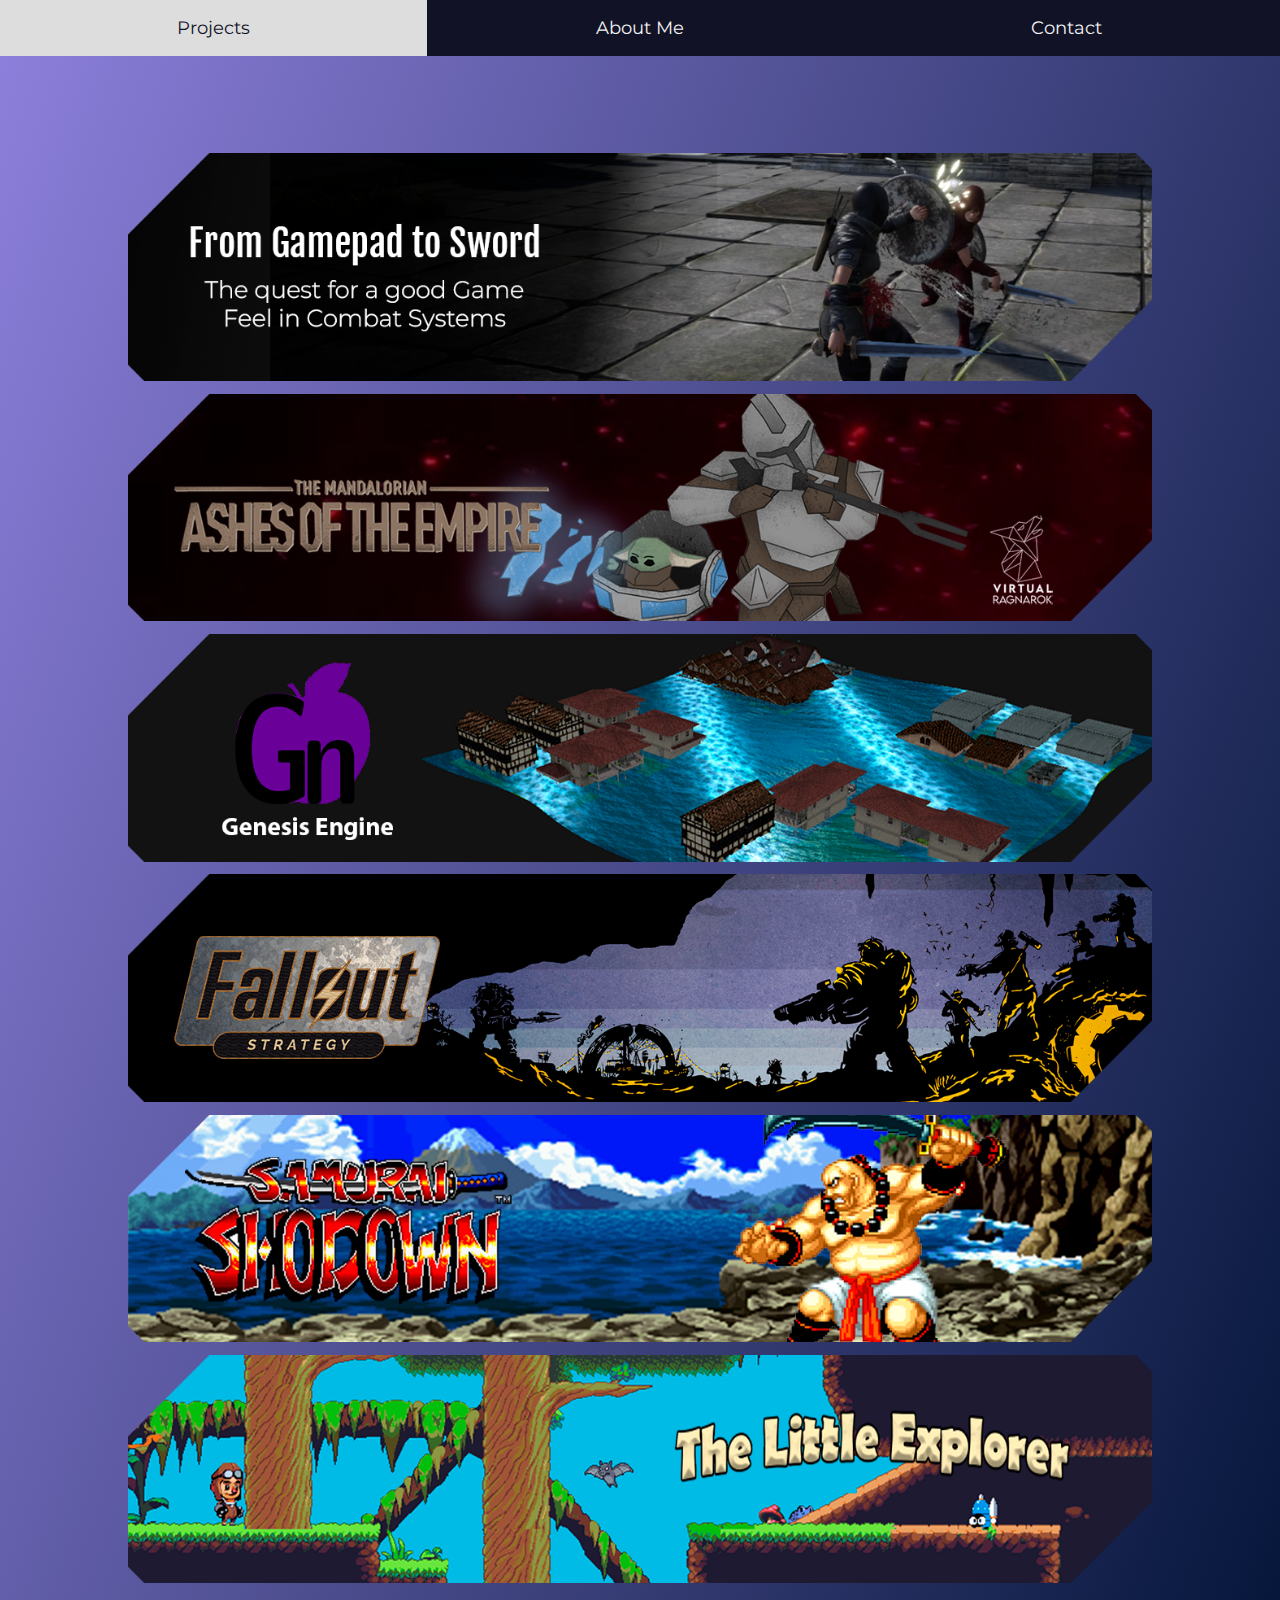
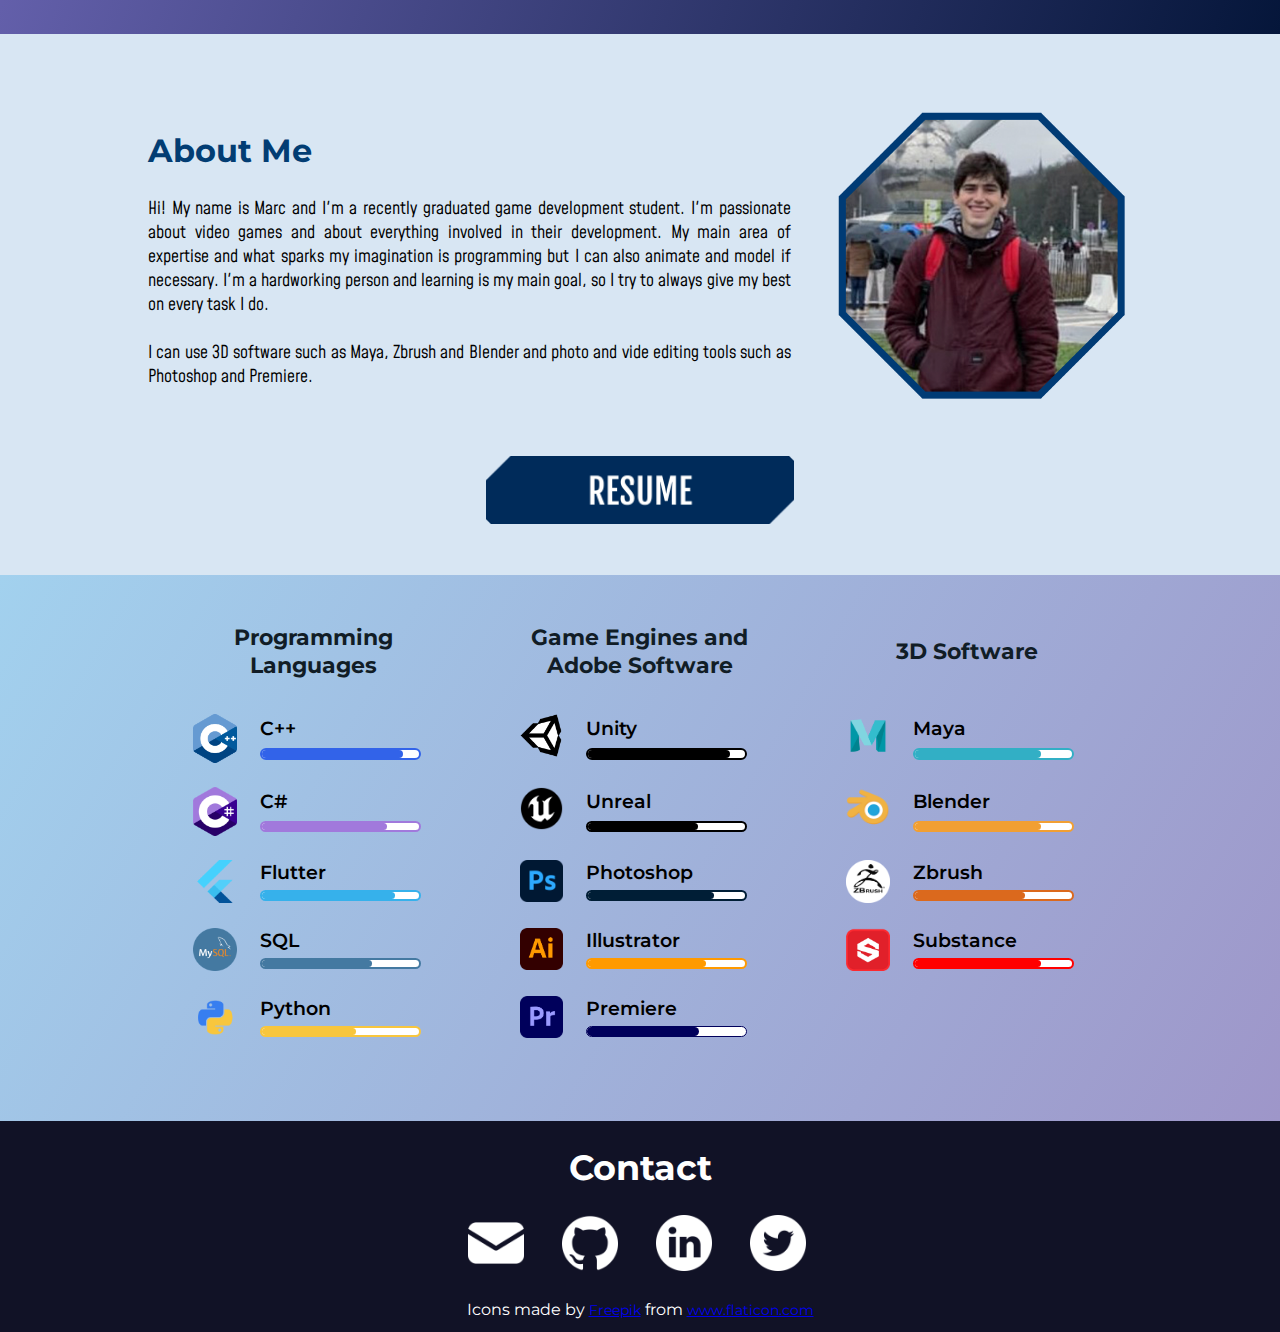
==== commit ffd0d93b: "Projects animations and new fonts" ====
--- a/index.html
+++ b/index.html
@@ -12,7 +12,10 @@
     <link rel="stylesheet" href="interactive.css" />
     <link rel="stylesheet" href="text.css" />
     <link rel="stylesheet" href="fonts.css" />
-    <link href='https://fonts.googleapis.com/css?family=Carter One' rel='stylesheet'>
+    <link rel="preconnect" href="https://fonts.googleapis.com">
+    <link rel="preconnect" href="https://fonts.gstatic.com" crossorigin>
+    <link href="https://fonts.googleapis.com/css2?family=Montserrat" rel="stylesheet">
+    <link href="https://fonts.googleapis.com/css2?family=Mohave" rel="stylesheet">
 </head>
 
 <body>
@@ -29,35 +32,44 @@
         <div class="section">
             <!-- <h2 style="color: black; text-align: left;">Projects</h2> -->
             <div class="projects-grid-container" style="padding-top: 4.5%">
-                <div
+                <div class="overlay-container"
+                    onClick="openUrlInNewTab('https://www.youtube.com/watch?v=1kMtiRuRZw8');">
+                    <img class="overlay-base-image" src="photos/tfg.png" alt="The Mandalorian: Ashes of the Empire"
+                        alt="From Gamepad to Sword">
+                    <img class="overlay" src="photos/tfg_overlay.png" alt="The Mandalorian: Ashes of the Empire"
+                        alt="From Gamepad to Sword">
+                </div>
+
+                <div class="overlay-container"
                     onClick="openUrlInNewTab('https://citm-vgdd-2018-2022.github.io/TM-Ashes_of_the_Empire/team/marc_pages.html');">
-                    <img src="photos/mandalorian.png" alt="The Mandalorian: Ashes of the Empire"
-                        onmouseout="this.src='photos/mandalorian.png';"
-                        onmouseover="this.src='photos/mandalorian_overlay.png';" alt="Mandalorian: Ashes of the Empire">
-                </div>
-
-                <div onClick="openUrlInNewTab('https://marcpages2020.github.io/GenesisEngine/');">
-                    <img src="photos/genesis_engine.png" alt="GenesisEngine"
-                        onmouseout="this.src='photos/genesis_engine.png';"
-                        onmouseover="this.src='photos/genesis_engine_overlay.png';" alt="GenesisEngine">
-                </div>
-
-                <div onClick="openUrlInNewTab('https://kalima-entertainment.github.io/Fallout_Strategy/team/marc_pages.html');">
-                    <img src="photos/fallout_strategy.png" alt="Fallout Strategy"
-                        onmouseout="this.src='photos/fallout_strategy.png';"
-                        onmouseover="this.src='photos/fallout_strategy_overlay.png';" alt="Fallout Strategy">
-                </div>
-
-                <div onClick="openUrlInNewTab('https://marcpages2020.github.io/Samurai-Shodown/');">
-                    <img src="photos/samurai_shodown.png" alt="Samurai Shodown"
-                        onmouseout="this.src='photos/samurai_shodown.png';"
-                        onmouseover="this.src='photos/samurai_shodown_overlay.png';" alt="Samurai Shodown">
-                </div>
-
-                <div onClick="openUrlInNewTab('https://windfog-studios.github.io/The-Little-Explorer/');">
-                    <img src="photos/the_little_explorer.png" alt="The Little Explorer"
-                        onmouseout="this.src='photos/the_little_explorer.png';"
-                        onmouseover="this.src='photos/the_little_explorer_overlay.png';" alt="The Little Explorer">
+                    <img class="overlay-base-image" src="photos/mandalorian.png"
+                        alt="The Mandalorian: Ashes of the Empire" alt="Mandalorian: Ashes of the Empire">
+                    <img class="overlay" src="photos/mandalorian_overlay.png" alt="The Mandalorian: Ashes of the Empire"
+                        alt="Mandalorian: Ashes of the Empire">
+                </div>
+
+                <div class="overlay-container"
+                    onClick="openUrlInNewTab('https://marcpages2020.github.io/GenesisEngine/');">
+                    <img class="overlay-base-image" src="photos/genesis_engine.png" alt="Genesis Engine">
+                    <img class="overlay" src="photos/genesis_engine_overlay.png" alt="Genesis Engine">
+                </div>
+
+                <div class="overlay-container"
+                    onClick="openUrlInNewTab('https://kalima-entertainment.github.io/Fallout_Strategy/team/marc_pages.html');">
+                    <img class="overlay-base-image" src="photos/fallout_strategy.png" alt="Fallout Strategy">
+                    <img class="overlay" src="photos/fallout_strategy_overlay.png" alt="Fallout Strategy">
+                </div>
+
+                <div class="overlay-container"
+                    onClick="openUrlInNewTab('https://marcpages2020.github.io/Samurai-Shodown/');">
+                    <img class="overlay-base-image" src="photos/samurai_shodown.png" alt="Samurai Shodown">
+                    <img class="overlay" src="photos/samurai_shodown_overlay.png" alt="Samurai Shodown">
+                </div>
+
+                <div class="overlay-container"
+                    onClick="openUrlInNewTab('https://windfog-studios.github.io/The-Little-Explorer/');">
+                    <img class="overlay-base-image" src="photos/the_little_explorer.png" alt="The Little Explorer">
+                    <img class="overlay" src="photos/the_little_explorer_overlay.png" alt="The Little Explorer">
                 </div>
 
             </div>
@@ -65,12 +77,12 @@
     </div>
 
     <!--About Me-->
-    <div id="AboutMe" style="background-color: #D8E6F3">
+    <div id="AboutMe" style="background-color: #D8E6F3; ">
         <div class="section">
-            <div class="row" style="padding-bottom: 2.5%;">
-                <div class="col-7">
-                    <h2 style="color: #023D73; text-align: left;">About Me</h2>
-                    <p>
+            <div class="row" style="padding-bottom: 2.5%; ">
+                <div class="col-8 col-s-12">
+                    <h2 style="color: #023D73; text-align: left; font-size: 200%;">About Me</h2>
+                    <p style="font-size: 110%; font-weight: 400; font-family: 'Mohave', sans-serif;">
                         Hi! My name is Marc and I'm a recently graduated game development student. I'm passionate
                         about
                         video games and about everything involved in their development. My main area of expertise
@@ -85,19 +97,19 @@
                         <br>
                     </p>
                 </div>
-                <div class="col-1"></div>
-                <div class="col-3 col-s-12">
-                    <div class="row" style="margin-left: auto; margin-right: auto;">
-                        <img src="photos/personal_picture.png" alt="Personal Picture">
-                    </div>
-                </div>
-            </div>
-            <div class="row" style="width: 30%; text-align:center; margin-left: auto; margin-right: auto;">
-                <a href="documents/marc_pages_francesch_cv.pdf">
-                    <img src="icons/cv_button_default.png" alt="CV"
-                        onmouseover="this.src='icons/cv_button_default.png';"
-                        onmouseout="this.src='icons/cv_button_selected.png';"></a>
-            </div>
+                <div class="col-4 col-s-6" style="text-align: center; margin-left: auto; margin-right: auto;">
+                    <div class="row" style="height: 100%;">
+                        <img style="padding-top:auto; margin-left: auto; margin-right: 40%" src="photos/personal_picture.png" alt="Personal Picture">
+                    </div>
+                </div>
+            </div>
+
+            <div class="overlay-container" style="width: 30%; margin-left: auto; margin-right: auto;"
+                onClick="openUrlInNewTab('documents/marc_pages_francesch_cv.pdf');">
+                <img class="overlay-base-image" src="icons/cv_button_default.png" alt="Resume">
+                <img class="overlay" src="icons/cv_button_selected.png" alt="Resume">
+            </div>
+
         </div>
     </div>
 
@@ -115,7 +127,7 @@
             <div class="skills-nested-grid-title"> C++ </div>
             <div class="skills-nested-grid-bar" style="border: 2px solid rgb(50, 99, 233);">
                 <div style="width: 90%; height: 100%;">
-                    <div class="skills-nested-grid-inner-bar" style="background-color: rgb(50, 99, 233); height: 100%;">
+                    <div class="skills-nested-grid-inner-bar" style="background-color: rgb(50, 99, 233);">
                     </div>
                 </div>
 
@@ -127,7 +139,7 @@
             <div class="skills-nested-grid-title"> Unity </div>
             <div class="skills-nested-grid-bar" style="border: 2px solid black;">
                 <div style="width: 90%; height: 100%;">
-                    <div class="skills-nested-grid-inner-bar" style="background-color: black; height: 100%;">
+                    <div class="skills-nested-grid-inner-bar" style="background-color: black;">
                     </div>
                 </div>
             </div>
@@ -138,7 +150,7 @@
             <div class="skills-nested-grid-title"> Maya </div>
             <div class="skills-nested-grid-bar" style="border: 2px solid #32afc5;">
                 <div style="width: 80%; height: 100%;">
-                    <div class="skills-nested-grid-inner-bar" style="background-color: #32afc5; height: 100%;">
+                    <div class="skills-nested-grid-inner-bar" style="background-color: #32afc5;">
                     </div>
                 </div>
             </div>
@@ -150,7 +162,7 @@
             <div class="skills-nested-grid-title"> C# </div>
             <div class="skills-nested-grid-bar" style="border: 2px solid #a179dc;">
                 <div style="width: 80%; height: 100%;">
-                    <div class="skills-nested-grid-inner-bar" style="background-color: #a179dc; height: 100%;">
+                    <div class="skills-nested-grid-inner-bar" style="background-color: #a179dc;">
                     </div>
                 </div>
             </div>
@@ -161,7 +173,7 @@
             <div class="skills-nested-grid-title"> Unreal </div>
             <div class="skills-nested-grid-bar" style="border: 2px solid black;">
                 <div style="width: 70%; height: 100%;">
-                    <div class="skills-nested-grid-inner-bar" style="background-color: black; height: 100%;">
+                    <div class="skills-nested-grid-inner-bar" style="background-color: black;">
                     </div>
                 </div>
             </div>
@@ -173,7 +185,7 @@
             <div class="skills-nested-grid-title"> Blender </div>
             <div class="skills-nested-grid-bar" style="border: 2px solid #f19f33;">
                 <div style="width: 80%; height: 100%;">
-                    <div class="skills-nested-grid-inner-bar" style="background-color: #f19f33; height: 100%;">
+                    <div class="skills-nested-grid-inner-bar" style="background-color: #f19f33;">
                     </div>
                 </div>
             </div>
@@ -186,8 +198,7 @@
             <div class="skills-nested-grid-title"> Flutter </div>
             <div class="skills-nested-grid-bar" style="border: 2px solid rgb(54, 177, 235);">
                 <div style="width: 85%; height: 100%;">
-                    <div class="skills-nested-grid-inner-bar"
-                        style="background-color: rgb(54, 177, 235); height: 100%;">
+                    <div class="skills-nested-grid-inner-bar" style="background-color: rgb(54, 177, 235);">
                     </div>
                 </div>
             </div>
@@ -199,7 +210,7 @@
             <div class="skills-nested-grid-title"> Photoshop </div>
             <div class="skills-nested-grid-bar" style="border: 2px solid #001e36;">
                 <div style="width: 80%; height: 100%;">
-                    <div class="skills-nested-grid-inner-bar" style="background-color: #001e36; height: 100%;">
+                    <div class="skills-nested-grid-inner-bar" style="background-color: #001e36;">
                     </div>
                 </div>
             </div>
@@ -211,7 +222,7 @@
             <div class="skills-nested-grid-title">Zbrush </div>
             <div class="skills-nested-grid-bar" style="border: 2px solid #db691d;">
                 <div style="width: 70%; height: 100%;">
-                    <div class="skills-nested-grid-inner-bar" style="background-color: #db691d; height: 100%;">
+                    <div class="skills-nested-grid-inner-bar" style="background-color: #db691d;">
                     </div>
                 </div>
             </div>
@@ -224,7 +235,7 @@
             <div class="skills-nested-grid-title"> SQL </div>
             <div class="skills-nested-grid-bar" style="border: 2px solid #4479a1;">
                 <div style="width: 70%; height: 100%;">
-                    <div class="skills-nested-grid-inner-bar" style="background-color: #4479a1; height: 100%;">
+                    <div class="skills-nested-grid-inner-bar" style="background-color: #4479a1;">
                     </div>
                 </div>
             </div>
@@ -236,7 +247,7 @@
             <div class="skills-nested-grid-title">Illustrator </div>
             <div class="skills-nested-grid-bar" style="border: 2px solid #ff9a00;">
                 <div style="width: 75%; height: 100%;">
-                    <div class="skills-nested-grid-inner-bar" style="background-color: #ff9a00; height: 100%;">
+                    <div class="skills-nested-grid-inner-bar" style="background-color: #ff9a00;">
                     </div>
                 </div>
             </div>
@@ -248,7 +259,7 @@
             <div class="skills-nested-grid-title"> Substance </div>
             <div class="skills-nested-grid-bar" style="border: 2px solid red;">
                 <div style="width: 80%; height: 100%;">
-                    <div class="skills-nested-grid-inner-bar" style="background-color: red; height: 100%;">
+                    <div class="skills-nested-grid-inner-bar" style="background-color: red;">
                     </div>
                 </div>
             </div>
@@ -261,7 +272,7 @@
             <div class="skills-nested-grid-title"> Python </div>
             <div class="skills-nested-grid-bar" style="border: 2px solid #f8c63d;">
                 <div style="width: 60%; height: 100%;">
-                    <div class="skills-nested-grid-inner-bar" style="background-color: #f8c63d; height: 100%;">
+                    <div class="skills-nested-grid-inner-bar" style="background-color: #f8c63d;">
                     </div>
                 </div>
             </div>
@@ -273,7 +284,7 @@
             <div class="skills-nested-grid-title"> Premiere </div>
             <div class="skills-nested-grid-bar" style="border: 1.25px solid #00005b;">
                 <div style="width: 70%; height: 100%;">
-                    <div class="skills-nested-grid-inner-bar" style="background-color: #00005b; height: 100%;">
+                    <div class="skills-nested-grid-inner-bar" style="background-color: #00005b;">
                     </div>
                 </div>
             </div>
@@ -284,7 +295,8 @@
     <!--Contact-->
     <div style="background-color: #111226;">
         <div id="Contact">
-            <h2 style="padding-top: 2vw; padding-bottom: 1vw; margin: auto; color: white; text-align: center;">
+            <h2
+                style="padding-top: 2vw; padding-bottom: 1vw; margin: auto; color: white; text-align: center; font-family: 'Montserrat', sans-serif; font-size: 2.75vw;">
                 Contact
             </h2>
             <div class="social-grid">
--- a/style.css
+++ b/style.css
@@ -3,7 +3,7 @@
 }
 
 body {
-    font-family: 'Gill Sans', 'Gill Sans MT', 'Calibri', 'Trebuchet MS', sans-serif;
+    font-family: 'Montserrat', sans-serif;
     margin     : 0;
 }
 
@@ -163,7 +163,7 @@
     width   : 100%;
 }
 
-.sticky+.content {
+.sticky.content {
     padding-top: 60px;
 }
 
@@ -188,6 +188,7 @@
 .skills-grid-title {
     text-align    : center;
     color         : #111D26;
+    font-family   : 'Montserrat', sans-serif;
     font-size     : 1.75vw;
     font-weight   : 700;
     padding-top   : 5%;
@@ -236,33 +237,22 @@
 
 .skills-nested-grid-inner-bar {
     border-radius            : 10px;
-    animation                : progress;
+    animation                : progress 0.01s 1;
     animation-duration       : 2.5s;
-    animation-timing-function: ease;
+    animation-timing-function: ease-in-out;
+    height                   : 100%;
 }
 
 .progress {
-    height: 10px;
+    height: 100%;
 }
 
 @keyframes progress {
-    0% {
+    from {
         width: 0%;
     }
 
-    25% {
-        width: 50%;
-    }
-
-    50% {
-        width: 75%;
-    }
-
-    75% {
-        width: 85%;
-    }
-
-    100% {
+    to {
         width: 100%;
     }
 }
--- a/interactive.css
+++ b/interactive.css
@@ -1,27 +1,27 @@
 /*buttons and effects*/
 .overlay-container{
-    display: inline-block;
+    position: relative;
     width: 100%;
-    height: 100vw;
+    max-height: 100%;
+}
+
+.overlay-base-image{
+    display: block;
+    width: 100%;
+    height: auto;
 }
 
 .overlay-container:hover .overlay{
-    opacity: 1;
+    opacity: 1.0;
 }
 
 .overlay{
     position: absolute;
-    top: 0;
     bottom: 0;
-    left: 0;
-    right: 0;
-    height: 100%;
     width: 100%;
     opacity: 0;
     transition: .5s ease;
-    background-color: #008CBA;
-    width: 100%;
-    height: 100vw;
+    text-align: center;
 }
 
 
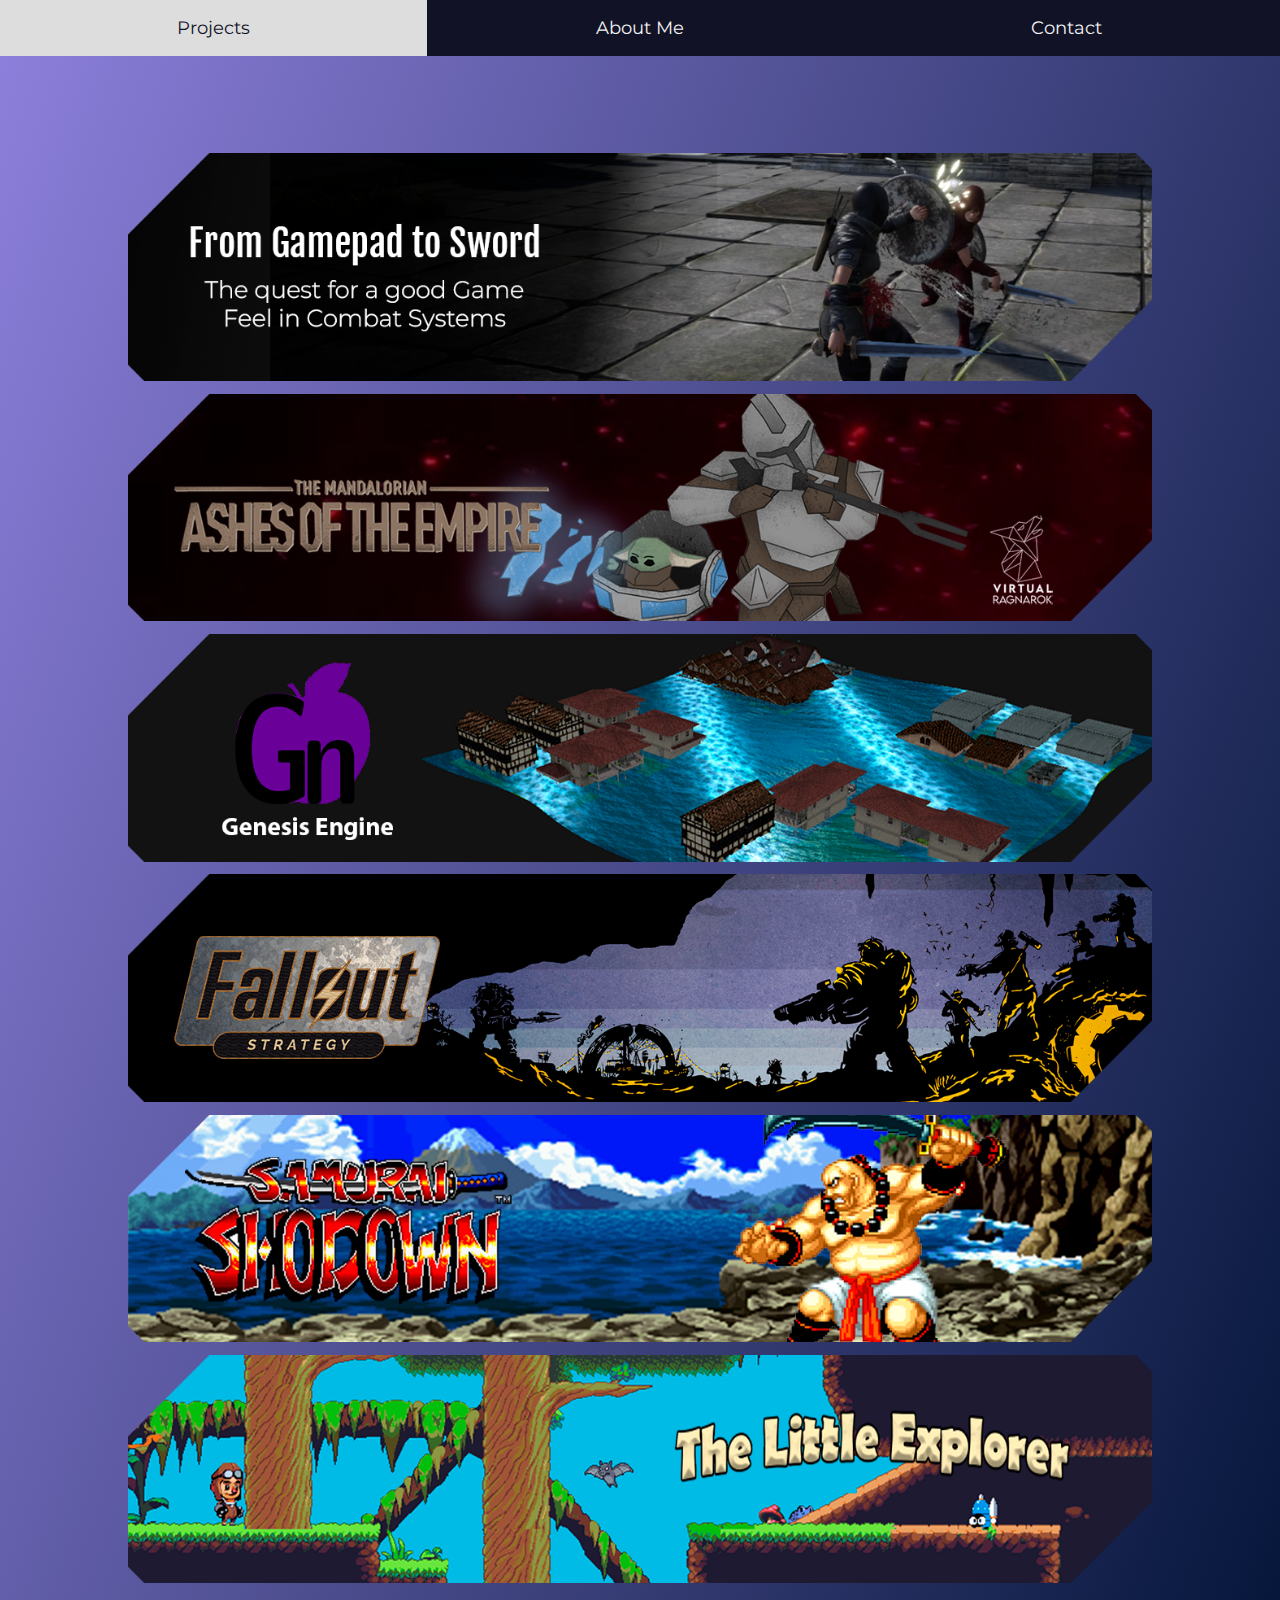
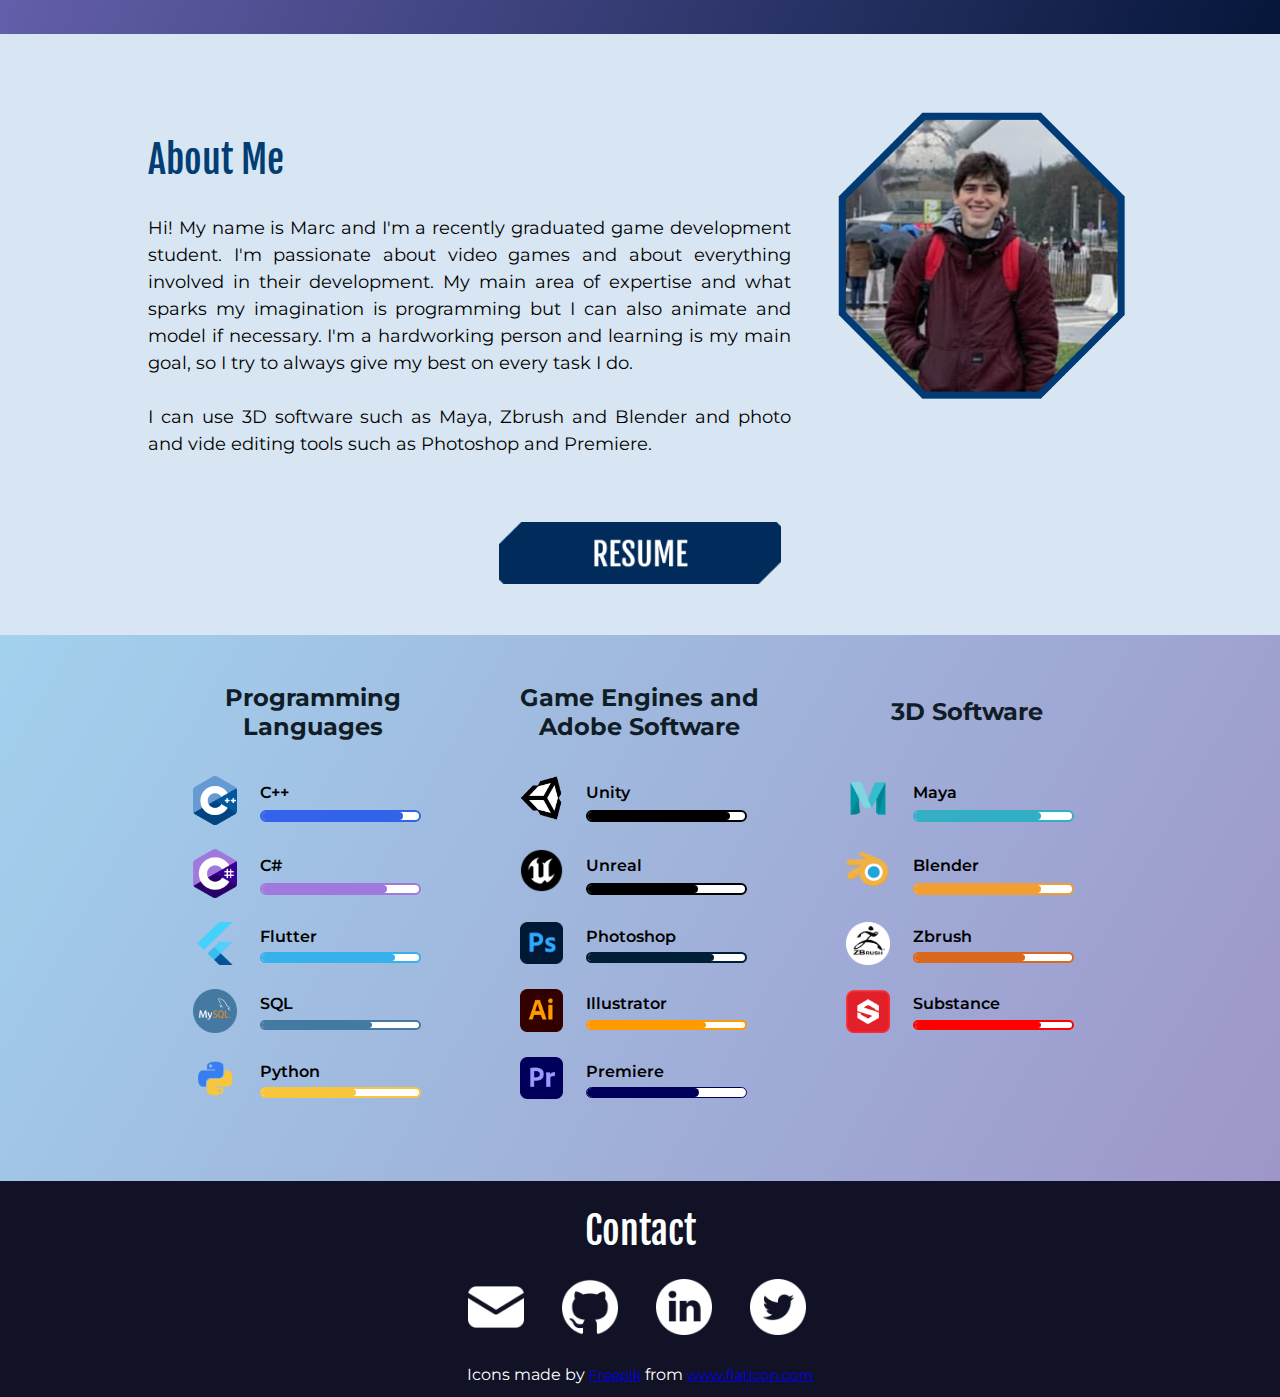
==== commit 087dbbe2: "Text resizing" ====
--- a/index.html
+++ b/index.html
@@ -16,6 +16,7 @@
     <link rel="preconnect" href="https://fonts.gstatic.com" crossorigin>
     <link href="https://fonts.googleapis.com/css2?family=Montserrat" rel="stylesheet">
     <link href="https://fonts.googleapis.com/css2?family=Mohave" rel="stylesheet">
+    <link href="https://fonts.googleapis.com/css2?family=Fjalla+One" rel="stylesheet">
 </head>
 
 <body>
@@ -30,7 +31,6 @@
     <div id="Projects" class="row"
         style="background-image: linear-gradient(110deg, #8c7fdb, #05163a); background-size: cover;">
         <div class="section">
-            <!-- <h2 style="color: black; text-align: left;">Projects</h2> -->
             <div class="projects-grid-container" style="padding-top: 4.5%">
                 <div class="overlay-container"
                     onClick="openUrlInNewTab('https://www.youtube.com/watch?v=1kMtiRuRZw8');">
@@ -77,12 +77,12 @@
     </div>
 
     <!--About Me-->
-    <div id="AboutMe" style="background-color: #D8E6F3; ">
+    <div id="AboutMe" style="background-color: #D8E6F3;">
         <div class="section">
             <div class="row" style="padding-bottom: 2.5%; ">
                 <div class="col-8 col-s-12">
-                    <h2 style="color: #023D73; text-align: left; font-size: 200%;">About Me</h2>
-                    <p style="font-size: 110%; font-weight: 400; font-family: 'Mohave', sans-serif;">
+                    <h2 style="color: #023D73; text-align: left;">About Me</h2>
+                    <p style="font-weight: 400;">
                         Hi! My name is Marc and I'm a recently graduated game development student. I'm passionate
                         about
                         video games and about everything involved in their development. My main area of expertise
@@ -99,12 +99,13 @@
                 </div>
                 <div class="col-4 col-s-6" style="text-align: center; margin-left: auto; margin-right: auto;">
                     <div class="row" style="height: 100%;">
-                        <img style="padding-top:auto; margin-left: auto; margin-right: 40%" src="photos/personal_picture.png" alt="Personal Picture">
-                    </div>
-                </div>
-            </div>
-
-            <div class="overlay-container" style="width: 30%; margin-left: auto; margin-right: auto;"
+                        <img style="padding-top:auto; margin-left: auto; margin-right: 40%"
+                            src="photos/personal_picture.png" alt="Personal Picture">
+                    </div>
+                </div>
+            </div>
+
+            <div class="overlay-container" style="width: 27.5%; margin-left: auto; margin-right: auto;"
                 onClick="openUrlInNewTab('documents/marc_pages_francesch_cv.pdf');">
                 <img class="overlay-base-image" src="icons/cv_button_default.png" alt="Resume">
                 <img class="overlay" src="icons/cv_button_selected.png" alt="Resume">
@@ -296,7 +297,7 @@
     <div style="background-color: #111226;">
         <div id="Contact">
             <h2
-                style="padding-top: 2vw; padding-bottom: 1vw; margin: auto; color: white; text-align: center; font-family: 'Montserrat', sans-serif; font-size: 2.75vw;">
+                style="padding-top: 2vw; padding-bottom: 1vw; margin: auto; color: white; text-align: center;">
                 Contact
             </h2>
             <div class="social-grid">
@@ -321,7 +322,6 @@
 
     <!--scripting-->
     <script>
-
         window.onscroll = function () {
             stickyNavbar()
         };
--- a/style.css
+++ b/style.css
@@ -19,8 +19,6 @@
 a:visited {
     text-decoration: none;
 }
-
-
 
 /*Rows and columns*/
 .row::after {
@@ -98,9 +96,10 @@
     }
 }
 
+/* For desktop: */
 @media only screen and (min-width: 768px) {
 
-    /* For desktop: */
+
     .col-1 {
         width: 8.33%;
     }
@@ -188,11 +187,10 @@
 .skills-grid-title {
     text-align    : center;
     color         : #111D26;
-    font-family   : 'Montserrat', sans-serif;
-    font-size     : 1.75vw;
-    font-weight   : 700;
     padding-top   : 5%;
     padding-bottom: 5%;
+    font-size     : x-large;
+    font-weight   : bold;
     text-align    : center;
     align-self    : center;
 }
@@ -220,7 +218,6 @@
     padding-left: 10%;
     font-weight : 600;
     align-self  : flex-end;
-    font-size   : 120%;
 }
 
 .skills-nested-grid-bar {
--- a/text.css
+++ b/text.css
@@ -1,57 +1,69 @@
-
-h3{
-    font-size: 2vw;
+h2 {
+    font-family: 'Fjalla One', sans-serif;
+    font-weight: 200;
 }
 
-p{
+
+h3 {
+    font-family: 'Fjalla One', sans-serif;
+    font-weight: 200;
+}
+
+p {
     text-align  : justify;
     text-justify: inter-word;
 }
 
 a {
-    font-size: 14px;;
+    font-size: 14px;
+    ;
 }
 
 /* Extra small devices (phones, 600px and down) */
 @media only screen and (max-width: 600px) {
     h2 {
-        font-size: 30px;
+        font-size: 28px;
     }
 
-    p{
+    h3 {
+        font-size: 12px;
+    }
+
+    p {
         font-size: 16px;
+        line-height: 175%;
     }
 }
 
 /* Small devices (portrait tablets and large phones, 600px and up) */
 @media only screen and (min-width: 600px) {
     h2 {
-        font-size: 44px;
+        font-size: 30px;
     }
 
-    p{
-        font-size: 14px;
+    h3 {
+        font-size: 28px;
+    }
+
+    p {
+        font-size: 16px;
     }
 }
 
 /* Large devices (laptops/desktops, 992px and up) */
 @media only screen and (min-width: 992px) {
     h2 {
-        font-size: 40px;
+        font-size: 38px;
     }
 
-    p{
-        font-size: 20px;
+    h3 {
+        font-size: 26px;
     }
-}
 
-.contribution {
-    font-size          : 18px;
-    color              : white;
-    text-align         : center;
-    list-style-position: inside;
-    padding-bottom     : 2vw;
-    font-weight        : bold;
+    p {
+        font-size: 18px;
+        line-height: 150%;
+    }
 }
 
 ul {
